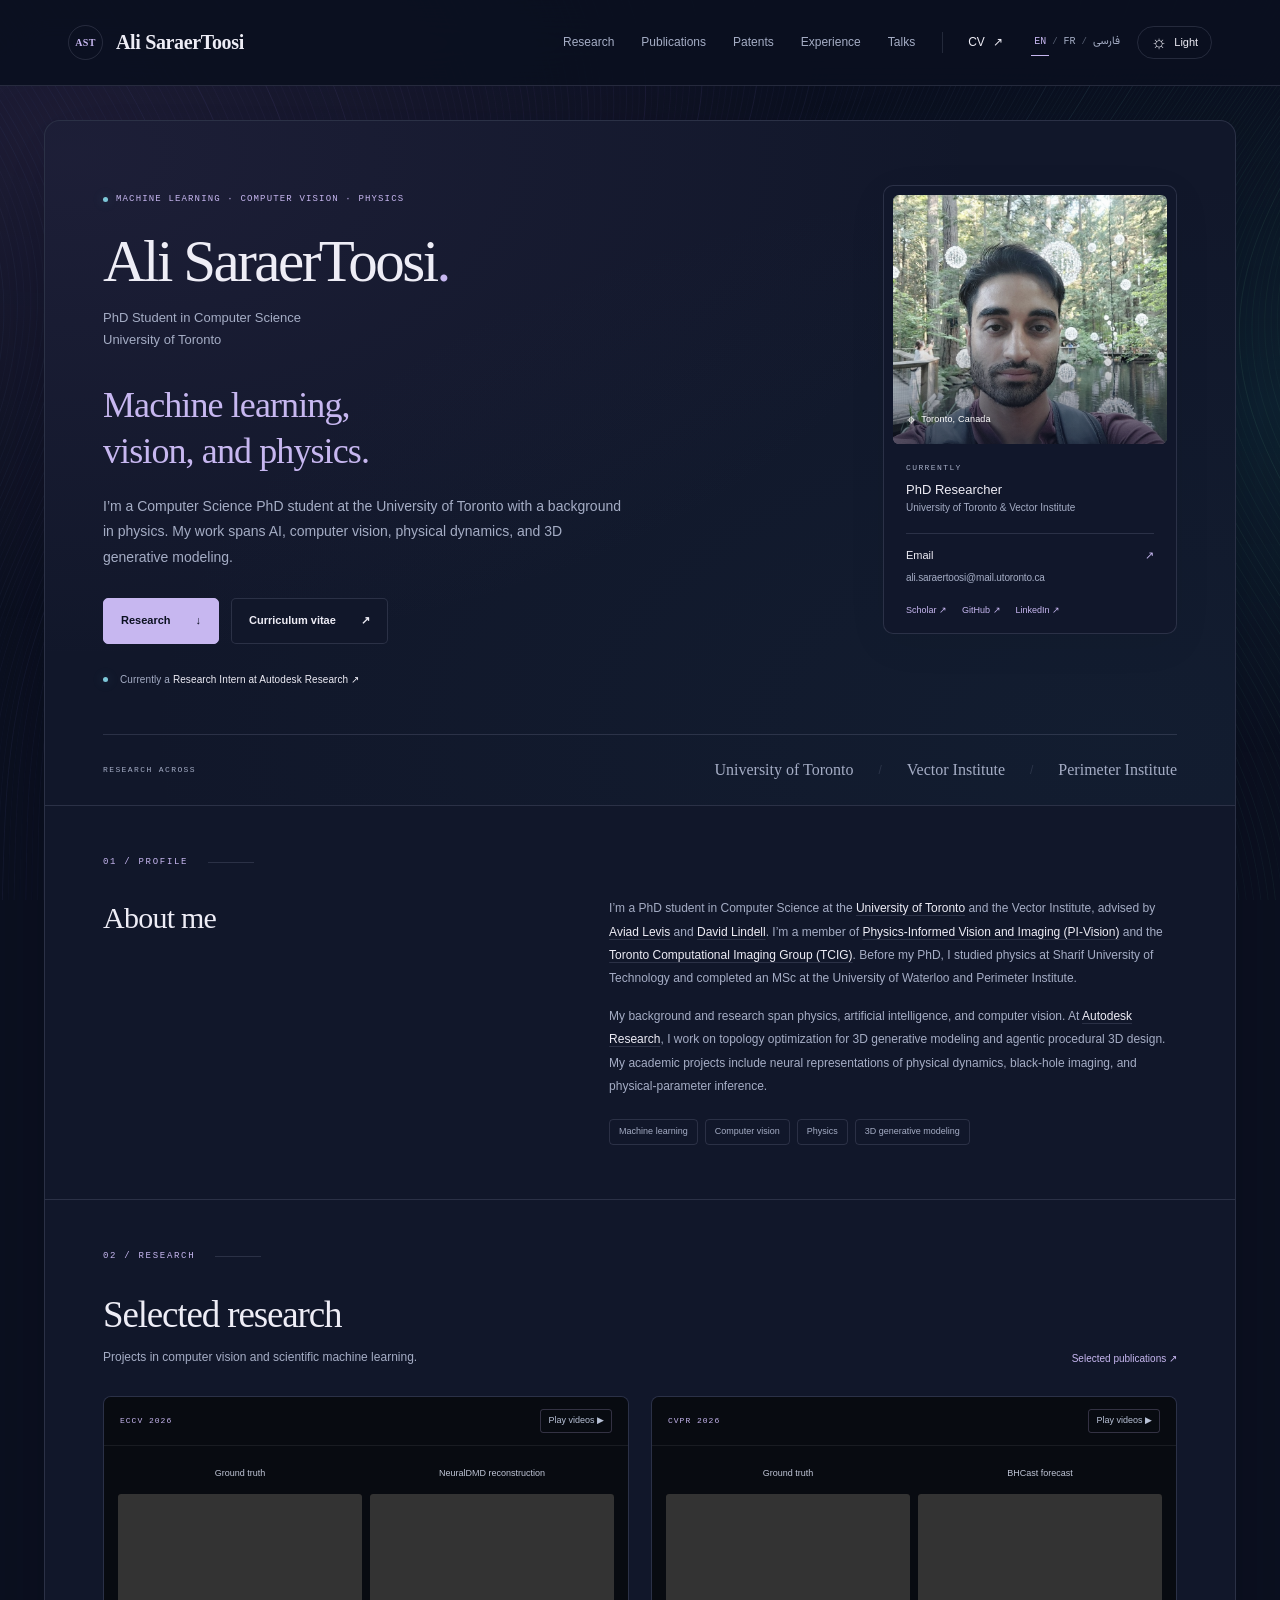
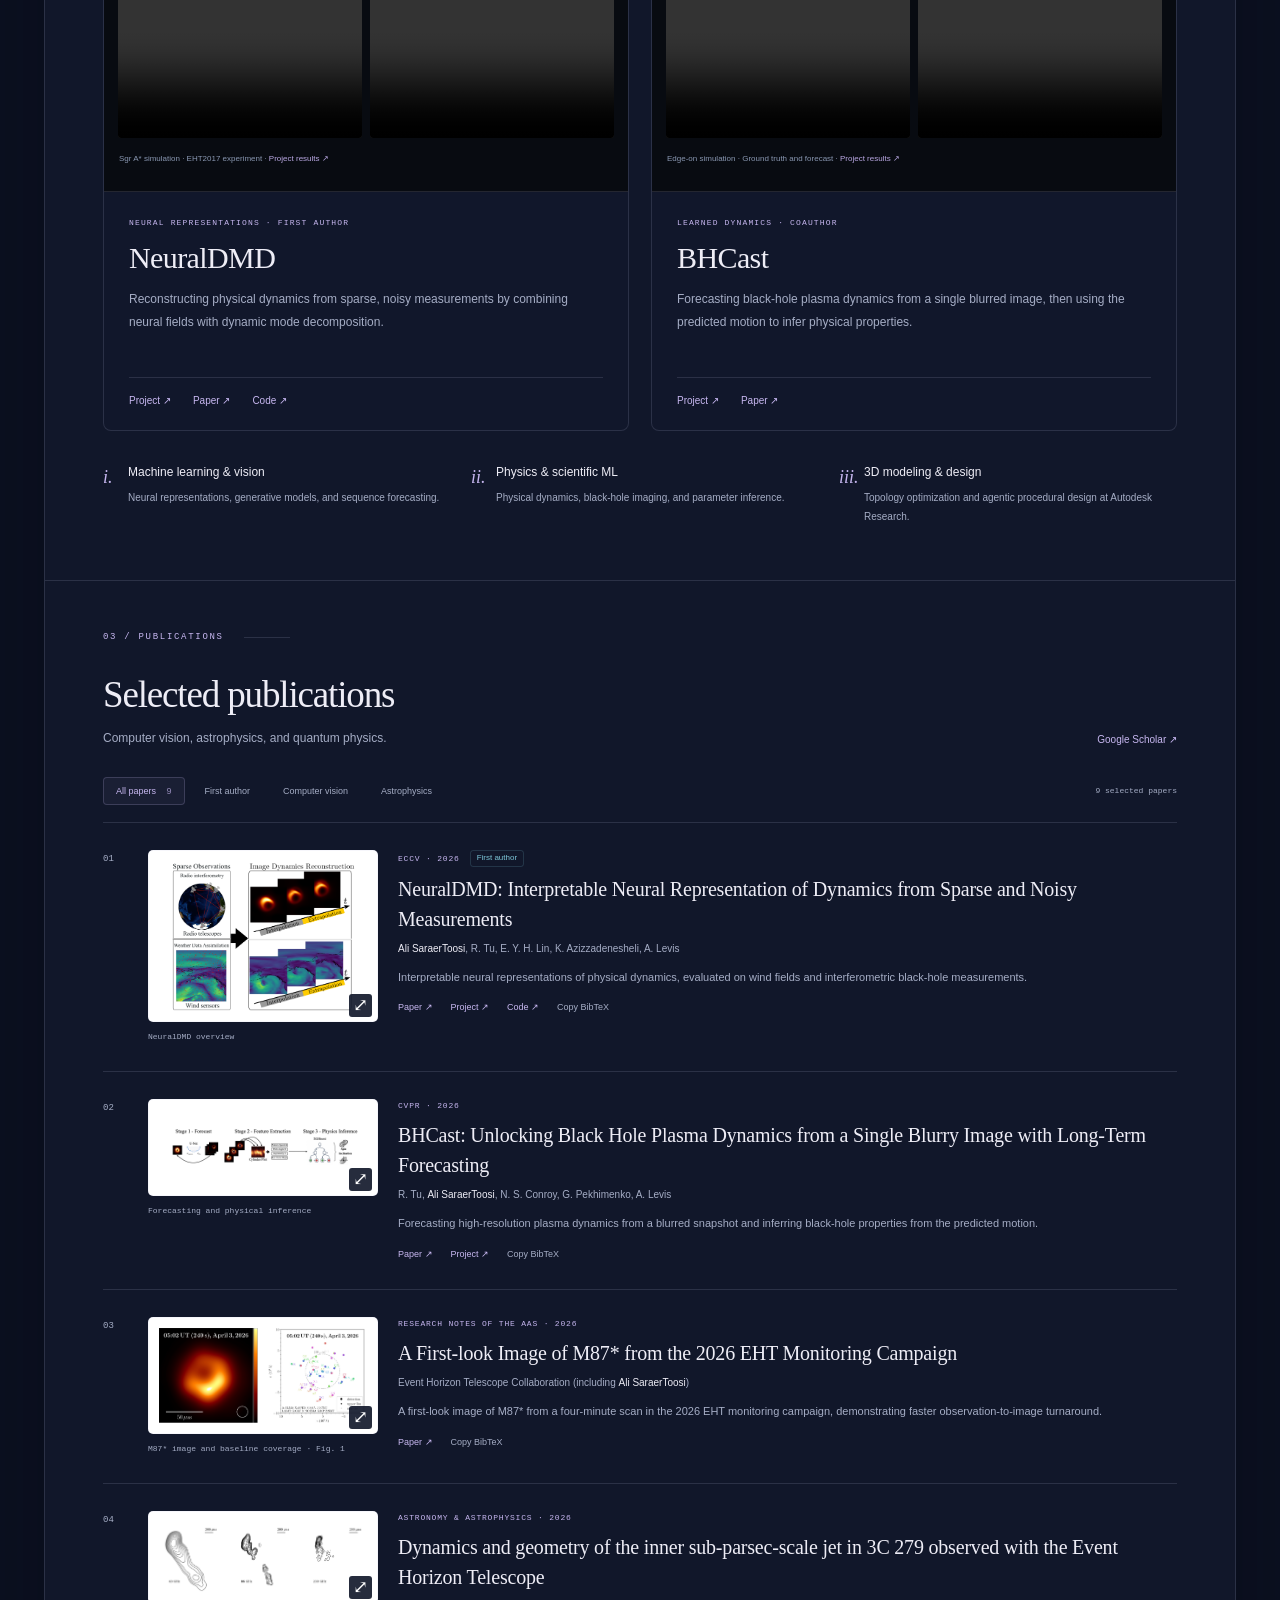
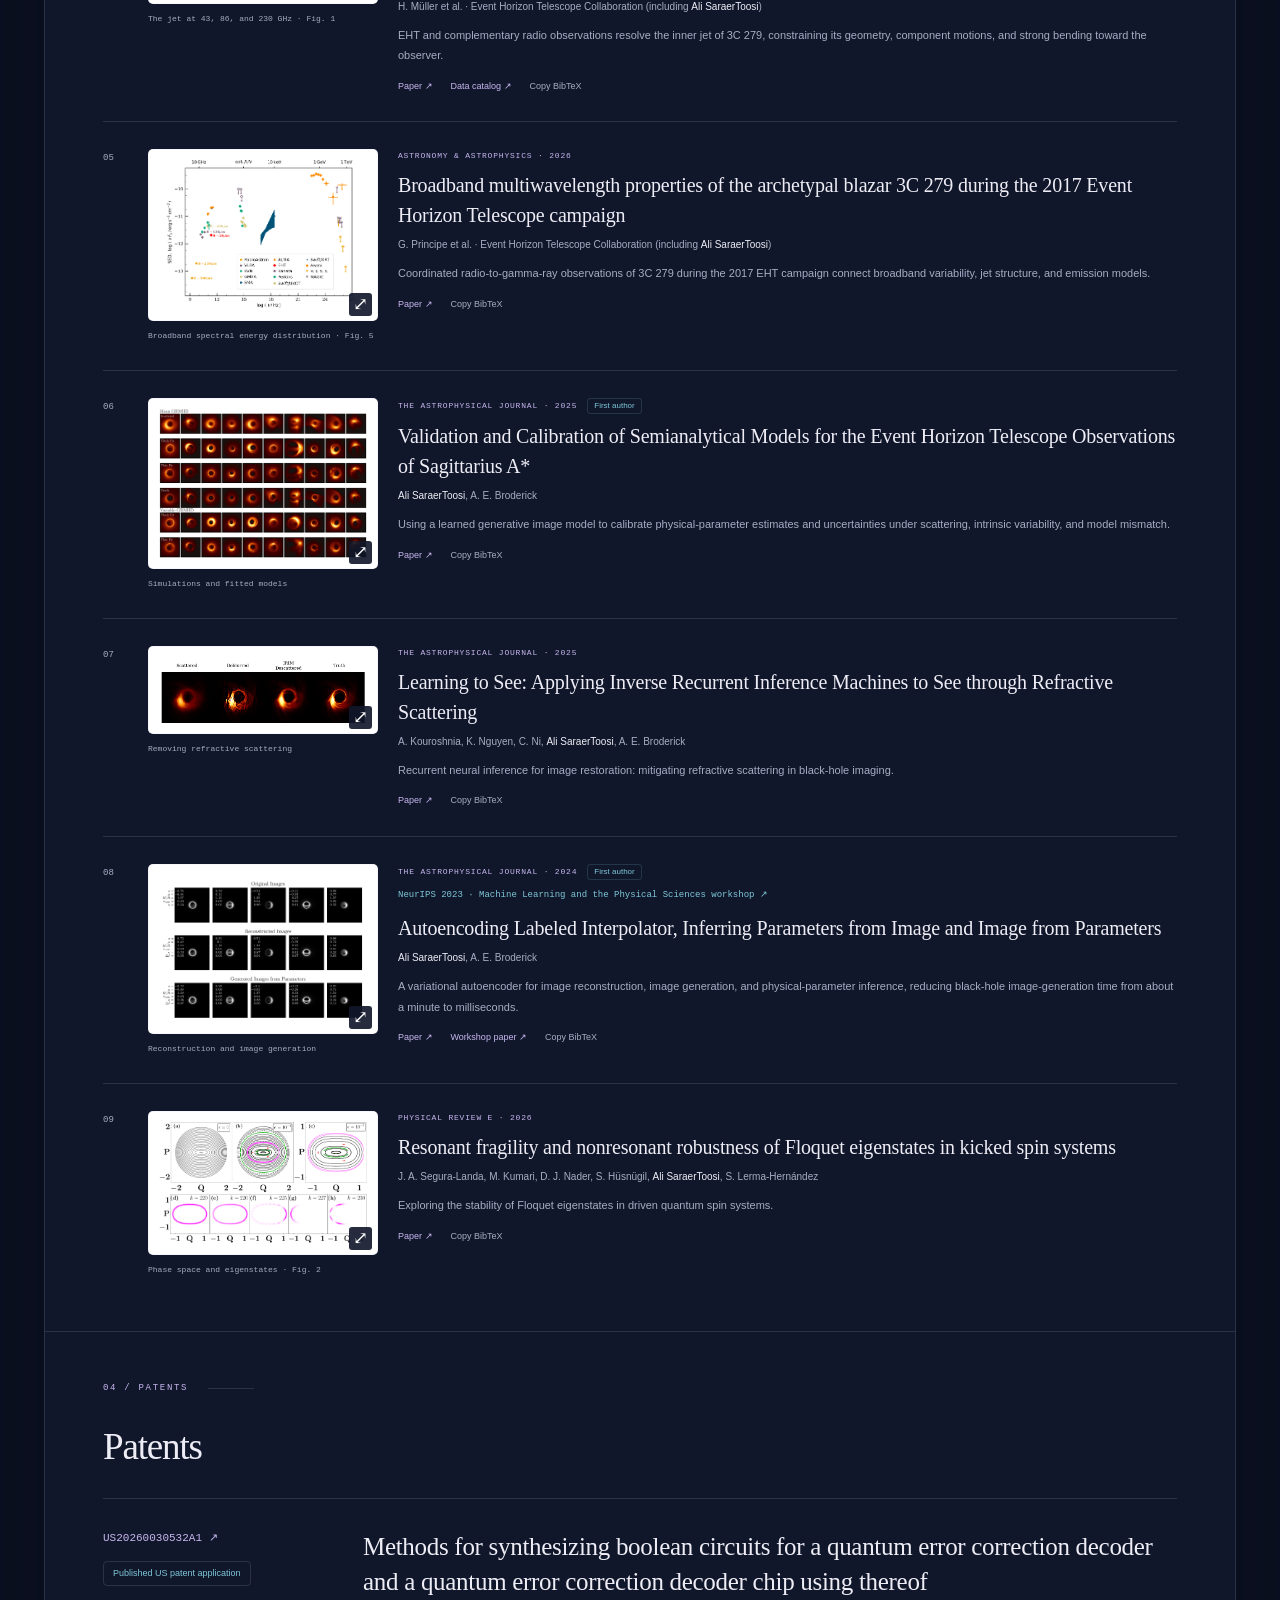
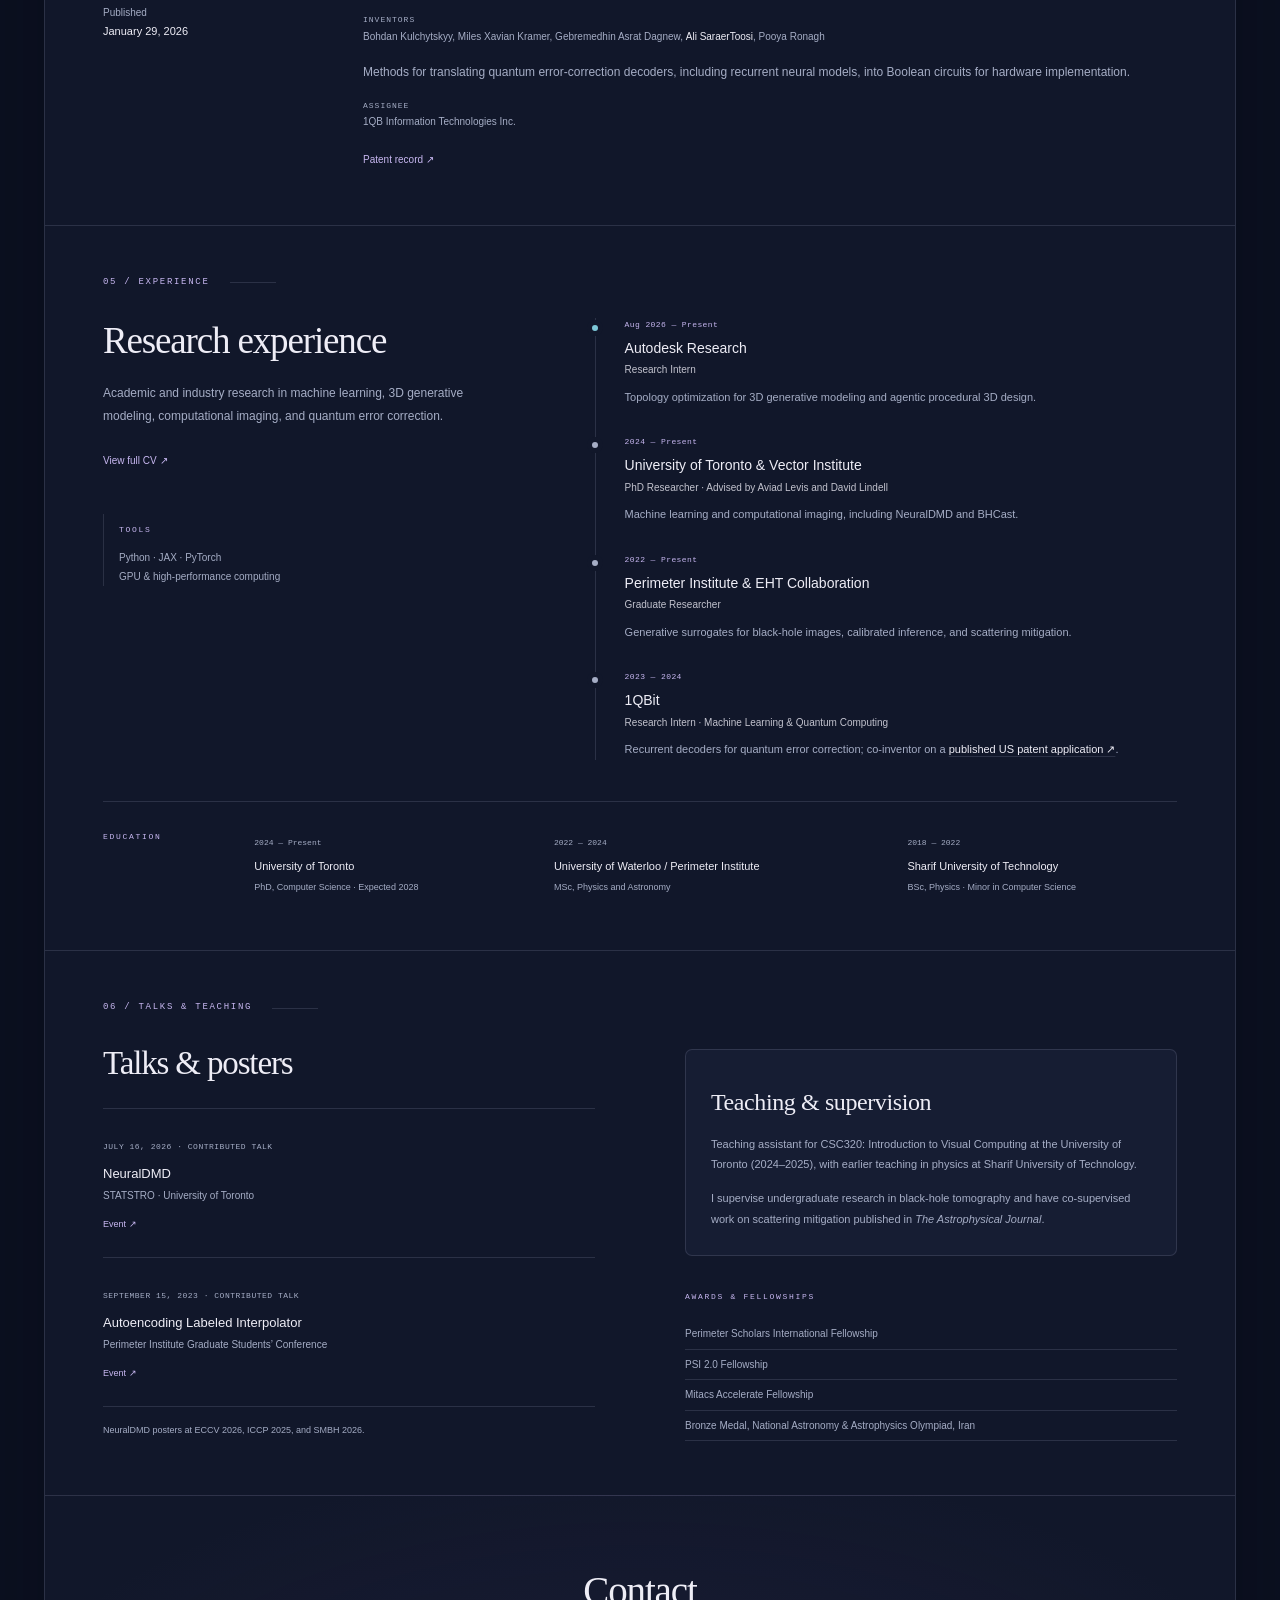
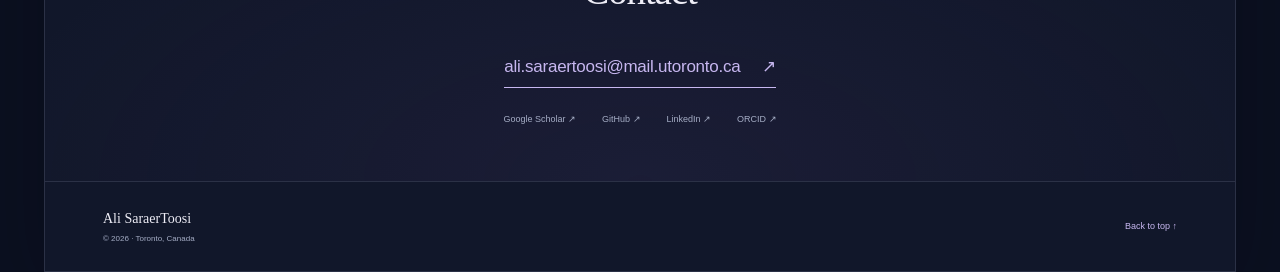
==== index.html @ f3472988 "Add personal academic website Add English, French, and Persian versions with research projects, publ" ====
<!doctype html>
<html lang="en" data-theme="dark">
<head>
  <meta charset="utf-8">
  <meta name="viewport" content="width=device-width, initial-scale=1">
  <meta name="theme-color" content="#101427">
  <title>Ali SaraerToosi — Machine Learning, Computer Vision & Physics</title>
  <meta name="description" content="Ali SaraerToosi is a Computer Science PhD student at the University of Toronto with a background in physics and research in AI, computer vision, and 3D generative modeling.">
  <meta property="og:title" content="Ali SaraerToosi — Research">
  <meta property="og:description" content="Computer Science PhD student at the University of Toronto. Research in machine learning, computer vision, physics, and 3D generative modeling.">
  <meta property="og:type" content="website">
  <link rel="alternate" hreflang="en" href="index.html">
  <link rel="alternate" hreflang="fr" href="fr/index.html">
  <link rel="alternate" hreflang="fa" href="fa/index.html">
  <link rel="alternate" hreflang="x-default" href="index.html">
  <link rel="icon" href="assets/favicon.svg" type="image/svg+xml">
  <link rel="stylesheet" href="styles.css">
  <script>try{document.documentElement.dataset.theme=localStorage.getItem('ali-theme')||'dark'}catch(e){}</script>
  <script src="script.js" defer></script>
</head>
<body>
  <a class="skip-link" href="#main">Skip to content</a>
  <div class="ambient" aria-hidden="true"><canvas id="flow-field"></canvas></div>
  <header class="site-header">
    <div class="header-inner">
      <a class="wordmark" href="#home" aria-label="Ali SaraerToosi, home"><span class="monogram" aria-hidden="true">AST</span><span>Ali SaraerToosi</span></a>
      <button class="menu-toggle" type="button" aria-label="Navigation menu" aria-expanded="false" aria-controls="navigation"><span class="menu-label">Menu</span> <span aria-hidden="true">☰</span></button>
      <nav id="navigation" aria-label="Main navigation">
        <a href="#research">Research</a><a href="#publications">Publications</a><a href="#patents">Patents</a><a href="#experience">Experience</a><a href="#talks">Talks</a>
        <a class="nav-cv" href="assets/Ali_SaraerToosi_resume.pdf" target="_blank" rel="noopener">CV <span aria-hidden="true">↗</span></a>
      </nav>
      <div class="header-controls">
        <div class="language-switch" role="group" aria-label="Website language" dir="ltr"><a href="index.html" lang="en" hreflang="en" aria-label="English version" aria-current="page">EN</a><span aria-hidden="true">/</span><a href="fr/index.html" lang="fr" hreflang="fr" aria-label="Lire le site en français">FR</a><span aria-hidden="true">/</span><a href="fa/index.html" lang="fa" hreflang="fa" aria-label="مشاهدهٔ نسخهٔ فارسی">فارسی</a></div>
        <button class="theme-toggle" type="button" aria-label="Switch to light theme" title="Switch theme"><span class="theme-symbol" aria-hidden="true">☼</span><span class="theme-label">Light</span></button>
      </div>
    </div>
  </header>
  <main id="main" class="page-shell">
    <section class="hero" id="home" aria-labelledby="name">
      <div class="hero-copy">
        <p class="eyebrow"><span class="status-dot"></span> Machine learning · Computer vision · Physics</p>
        <h1 id="name">Ali SaraerToosi<span class="name-period">.</span></h1>
        <p class="position">PhD Student in Computer Science <span>University of Toronto</span></p>
        <h2 class="hero-statement">Machine learning,<br>vision, and physics.</h2>
        <p class="hero-description">I’m a Computer Science PhD student at the University of Toronto with a background in physics. My work spans AI, computer vision, physical dynamics, and 3D generative modeling.</p>
        <div class="hero-actions"><a class="button primary" href="#research">Research <span aria-hidden="true">↓</span></a><a class="button secondary" href="assets/Ali_SaraerToosi_resume.pdf" target="_blank" rel="noopener">Curriculum vitae <span aria-hidden="true">↗</span></a></div>
        <div class="hero-note"><span class="status-dot" aria-hidden="true"></span><p>Currently a <a href="#experience"><strong>Research Intern at Autodesk Research ↗</strong></a></p></div>
      </div>
      <aside class="profile-card" aria-label="Profile and contact">
        <div class="portrait-wrap"><img class="portrait" src="assets/headshot.jpg" alt="Ali SaraerToosi" width="800" height="800"><span class="portrait-location"><span aria-hidden="true">⌖</span> Toronto, Canada</span></div>
        <div class="profile-details"><p class="eyebrow">Currently</p><p class="profile-role">PhD Researcher <span>University of Toronto & Vector Institute</span></p><div class="profile-divider"></div><a class="email-link" href="mailto:ali.saraertoosi@mail.utoronto.ca">Email <span aria-hidden="true">↗</span><span class="email-address">ali.saraertoosi@mail.utoronto.ca</span></a><div class="profile-links"><a href="https://scholar.google.com/citations?user=lmCaJEsAAAAJ&hl=en" target="_blank" rel="noopener">Scholar ↗</a><a href="https://github.com/as2c" target="_blank" rel="noopener">GitHub ↗</a><a href="https://www.linkedin.com/in/ali-saraer/" target="_blank" rel="noopener">LinkedIn ↗</a></div></div>
      </aside>
      <div class="affiliations"><span class="eyebrow">Research across</span><a href="https://www.utoronto.ca/" target="_blank" rel="noopener">University of Toronto</a><span class="affiliation-separator">/</span><a href="https://vectorinstitute.ai/" target="_blank" rel="noopener">Vector Institute</a><span class="affiliation-separator">/</span><a href="https://perimeterinstitute.ca/people/ali-saraertoosi" target="_blank" rel="noopener">Perimeter Institute</a></div>
    </section>

    <section class="section about-section" id="about" aria-labelledby="about-title">
      <div class="section-label"><span>01 / Profile</span><span class="label-line"></span></div>
      <div class="about-layout"><h2 id="about-title">About me</h2><div class="about-copy"><p>I’m a PhD student in Computer Science at the <a href="https://www.utoronto.ca/" target="_blank" rel="noopener">University of Toronto</a> and the Vector Institute, advised by <a href="https://www.aviadlevis.info/" target="_blank" rel="noopener">Aviad Levis</a> and <a href="https://davidlindell.com/" target="_blank" rel="noopener">David Lindell</a>. I’m a member of <a href="https://pi-vision.github.io/people/#ali" target="_blank" rel="noopener">Physics-Informed Vision and Imaging (PI-Vision)</a> and the <a href="https://tcig.ca/people#:~:text=Ali%20SaraerToosi" target="_blank" rel="noopener">Toronto Computational Imaging Group (TCIG)</a>. Before my PhD, I studied physics at Sharif University of Technology and completed an MSc at the University of Waterloo and Perimeter Institute.</p><p>My background and research span physics, artificial intelligence, and computer vision. At <a href="#experience">Autodesk Research</a>, I work on topology optimization for 3D generative modeling and agentic procedural 3D design. My academic projects include neural representations of physical dynamics, black-hole imaging, and physical-parameter inference.</p><div class="tags"><span>Machine learning</span><span>Computer vision</span><span>Physics</span><span>3D generative modeling</span></div></div></div>
    </section>

    <section class="section research-section" id="research" aria-labelledby="research-title">
      <div class="section-label"><span>02 / Research</span><span class="label-line"></span></div>
      <div class="section-heading"><div><h2 id="research-title">Selected research</h2><p>Projects in computer vision and scientific machine learning.</p></div><a class="text-link" href="#publications">Selected publications <span aria-hidden="true">↗</span></a></div>
      <div class="featured-grid">
        <article class="feature-card">
          <figure class="project-media" data-project="NeuralDMD" aria-label="NeuralDMD research results">
            <div class="media-bar"><span>ECCV 2026</span><button class="media-toggle" type="button" aria-label="Pause NeuralDMD videos">Pause videos Ⅱ</button></div>
            <div class="media-comparison">
              <div class="media-panel"><span>Ground truth</span><video muted autoplay loop playsinline controls preload="metadata" aria-label="NeuralDMD experiment: simulated ground-truth black-hole dynamics"><source src="assets/neuraldmd-ground-truth.mp4" type="video/mp4">View the video on the <a href="https://neuraldmd.vercel.app/">NeuralDMD project page</a>.</video></div>
              <div class="media-panel"><span>NeuralDMD reconstruction</span><video muted autoplay loop playsinline controls preload="metadata" aria-label="NeuralDMD reconstruction of simulated black-hole dynamics"><source src="assets/neuraldmd-reconstruction.mp4" type="video/mp4">View the video on the <a href="https://neuraldmd.vercel.app/">NeuralDMD project page</a>.</video></div>
            </div>
            <figcaption>Sgr A* simulation · EHT2017 experiment · <a href="https://neuraldmd.vercel.app/" target="_blank" rel="noopener">Project results ↗</a></figcaption>
          </figure>
          <div class="feature-body"><p class="eyebrow">Neural representations · First author</p><h3>NeuralDMD</h3><p>Reconstructing physical dynamics from sparse, noisy measurements by combining neural fields with dynamic mode decomposition.</p><div class="card-links"><a href="https://neuraldmd.vercel.app/" target="_blank" rel="noopener">Project <span aria-hidden="true">↗</span></a><a href="https://doi.org/10.1007/978-3-032-37447-9_1" target="_blank" rel="noopener">Paper ↗</a><a href="https://github.com/as2c/NeuralDMD" target="_blank" rel="noopener">Code ↗</a></div></div>
        </article>
        <article class="feature-card">
          <figure class="project-media" data-project="BHCast" aria-label="BHCast research results">
            <div class="media-bar"><span>CVPR 2026</span><button class="media-toggle" type="button" aria-label="Pause BHCast videos">Pause videos Ⅱ</button></div>
            <div class="media-comparison">
              <div class="media-panel"><span>Ground truth</span><video muted autoplay loop playsinline controls preload="metadata" aria-label="BHCast experiment: simulated ground-truth black-hole plasma dynamics"><source src="assets/bhcast-ground-truth.mp4" type="video/mp4">View the video on the <a href="https://bhcast.cs.toronto.edu/">BHCast project page</a>.</video></div>
              <div class="media-panel"><span>BHCast forecast</span><video muted autoplay loop playsinline controls preload="metadata" aria-label="BHCast forecast of simulated black-hole plasma dynamics"><source src="assets/bhcast-forecast.mp4" type="video/mp4">View the video on the <a href="https://bhcast.cs.toronto.edu/">BHCast project page</a>.</video></div>
            </div>
            <figcaption>Edge-on simulation · Ground truth and forecast · <a href="https://bhcast.cs.toronto.edu/" target="_blank" rel="noopener">Project results ↗</a></figcaption>
          </figure>
          <div class="feature-body"><p class="eyebrow">Learned dynamics · Coauthor</p><h3>BHCast</h3><p>Forecasting black-hole plasma dynamics from a single blurred image, then using the predicted motion to infer physical properties.</p><div class="card-links"><a href="https://bhcast.cs.toronto.edu/" target="_blank" rel="noopener">Project <span aria-hidden="true">↗</span></a><a href="https://arxiv.org/abs/2603.26777" target="_blank" rel="noopener">Paper ↗</a></div></div>
        </article>
      </div>
      <div class="research-directions"><article><span class="direction-number">i.</span><h3>Machine learning & vision</h3><p>Neural representations, generative models, and sequence forecasting.</p></article><article><span class="direction-number">ii.</span><h3>Physics & scientific ML</h3><p>Physical dynamics, black-hole imaging, and parameter inference.</p></article><article><span class="direction-number">iii.</span><h3>3D modeling & design</h3><p>Topology optimization and agentic procedural design at Autodesk Research.</p></article></div>
    </section>

    <section class="section publications-section" id="publications" aria-labelledby="publications-title">
      <div class="section-label"><span>03 / Publications</span><span class="label-line"></span></div>
      <div class="section-heading"><div><h2 id="publications-title">Selected publications</h2><p>Computer vision, astrophysics, and quantum physics.</p></div><a class="text-link" href="https://scholar.google.com/citations?user=lmCaJEsAAAAJ&hl=en" target="_blank" rel="noopener">Google Scholar ↗</a></div>
      <div class="publication-controls"><div class="filters" role="group" aria-label="Filter publications"><button type="button" class="filter active" data-filter="all" aria-pressed="true">All papers <span>9</span></button><button type="button" class="filter" data-filter="first" aria-pressed="false">First author</button><button type="button" class="filter" data-filter="vision" aria-pressed="false">Computer vision</button><button type="button" class="filter" data-filter="astro" aria-pressed="false">Astrophysics</button></div><span id="publication-count" class="publication-count" aria-live="polite">9 selected papers</span></div>
      <div id="publication-list" class="publication-list"></div>
      <noscript><p>View the selected papers and complete publication list on <a href="https://scholar.google.com/citations?user=lmCaJEsAAAAJ&hl=en">Google Scholar</a>.</p></noscript>
    </section>

    <section class="section patents-section" id="patents" aria-labelledby="patents-title">
      <div class="section-label"><span>04 / Patents</span><span class="label-line"></span></div>
      <div class="section-heading"><h2 id="patents-title">Patents</h2></div>
      <div id="patent-list" class="patent-list"></div>
      <noscript><p><a href="https://patents.google.com/patent/US20260030532A1/en" target="_blank" rel="noopener">US20260030532A1 · Published US patent application ↗</a></p></noscript>
    </section>

    <section class="section" id="experience" aria-labelledby="experience-title">
      <div class="section-label"><span>05 / Experience</span><span class="label-line"></span></div>
      <div class="experience-layout"><div class="experience-intro"><h2 id="experience-title">Research experience</h2><p>Academic and industry research in machine learning, 3D generative modeling, computational imaging, and quantum error correction.</p><a class="text-link" href="assets/Ali_SaraerToosi_resume.pdf" target="_blank" rel="noopener">View full CV ↗</a><div class="skills-note"><span class="eyebrow">Tools</span><p>Python · JAX · PyTorch<br>GPU & high-performance computing</p></div></div><div class="timeline"><article><span class="timeline-dot"></span><p class="timeline-date">Aug 2026 — Present</p><h3>Autodesk Research</h3><p class="timeline-role">Research Intern</p><p>Topology optimization for 3D generative modeling and agentic procedural 3D design.</p></article><article><span class="timeline-dot"></span><p class="timeline-date">2024 — Present</p><h3>University of Toronto & Vector Institute</h3><p class="timeline-role">PhD Researcher · Advised by Aviad Levis and David Lindell</p><p>Machine learning and computational imaging, including NeuralDMD and BHCast.</p></article><article><span class="timeline-dot"></span><p class="timeline-date">2022 — Present</p><h3>Perimeter Institute & EHT Collaboration</h3><p class="timeline-role">Graduate Researcher</p><p>Generative surrogates for black-hole images, calibrated inference, and scattering mitigation.</p></article><article><span class="timeline-dot"></span><p class="timeline-date">2023 — 2024</p><h3>1QBit</h3><p class="timeline-role">Research Intern · Machine Learning & Quantum Computing</p><p>Recurrent decoders for quantum error correction; co-inventor on a <a href="#patents">published US patent application ↗</a>.</p></article></div></div>
      <div class="education"><p class="eyebrow">Education</p><div><span class="education-years">2024 — Present</span><h3>University of Toronto</h3><p>PhD, Computer Science · Expected 2028</p></div><div><span class="education-years">2022 — 2024</span><h3>University of Waterloo / Perimeter Institute</h3><p>MSc, Physics and Astronomy</p></div><div><span class="education-years">2018 — 2022</span><h3>Sharif University of Technology</h3><p>BSc, Physics · Minor in Computer Science</p></div></div>
    </section>

    <section class="section community-section" id="talks" aria-labelledby="talks-title">
      <div class="section-label"><span>06 / Talks & teaching</span><span class="label-line"></span></div>
      <div class="community-grid"><div><h2 id="talks-title">Talks & posters</h2><div class="talk-item"><span class="eyebrow">July 16, 2026 · Contributed talk</span><h3>NeuralDMD</h3><p>STATSTRO · University of Toronto</p><a class="text-link" href="https://statstro.com/" target="_blank" rel="noopener">Event ↗</a></div><div class="talk-item"><span class="eyebrow">September 15, 2023 · Contributed talk</span><h3>Autoencoding Labeled Interpolator</h3><p>Perimeter Institute Graduate Students’ Conference</p><a class="text-link" href="https://events.perimeterinstitute.ca/event/49/contributions/853/" target="_blank" rel="noopener">Event ↗</a></div><p class="poster-note">NeuralDMD posters at ECCV 2026, ICCP 2025, and SMBH 2026.</p></div><div class="community-aside"><article><h3>Teaching & supervision</h3><p>Teaching assistant for CSC320: Introduction to Visual Computing at the University of Toronto (2024–2025), with earlier teaching in physics at Sharif University of Technology.</p><p>I supervise undergraduate research in black-hole tomography and have co-supervised work on scattering mitigation published in <em>The Astrophysical Journal</em>.</p></article><article class="awards"><span class="eyebrow">Awards & fellowships</span><ul><li>Perimeter Scholars International Fellowship</li><li>PSI 2.0 Fellowship</li><li>Mitacs Accelerate Fellowship</li><li>Bronze Medal, National Astronomy & Astrophysics Olympiad, Iran</li></ul></article></div></div>
    </section>

    <section class="contact-section" id="contact" aria-labelledby="contact-title"><h2 id="contact-title">Contact</h2><a class="contact-email" href="mailto:ali.saraertoosi@mail.utoronto.ca">ali.saraertoosi@mail.utoronto.ca <span aria-hidden="true">↗</span></a><div class="contact-links"><a href="https://scholar.google.com/citations?user=lmCaJEsAAAAJ&hl=en" target="_blank" rel="noopener">Google Scholar ↗</a><a href="https://github.com/as2c" target="_blank" rel="noopener">GitHub ↗</a><a href="https://www.linkedin.com/in/ali-saraer/" target="_blank" rel="noopener">LinkedIn ↗</a><a href="https://orcid.org/0009-0003-4620-8448" target="_blank" rel="noopener">ORCID ↗</a></div></section>
    <footer><a class="footer-name" href="#home">Ali SaraerToosi<span>© 2026 · Toronto, Canada</span></a><a class="back-top" href="#home">Back to top ↑</a></footer>
  </main>
  <div class="toast" role="status" aria-live="polite"></div>
</body>
</html>
---- styles.css ----
@charset "UTF-8";
@font-face{font-family:Vazirmatn;src:url('assets/Vazirmatn-Variable.woff2') format('woff2');font-weight:100 900;font-style:normal;font-display:swap}
:root{--bg:#0b1020;--surface:#11172a;--surface2:#161d33;--text:#eeedf6;--muted:#a5adc5;--accent:#c7b7f0;--accent2:#7dc7d8;--line:rgba(191,192,224,.15);--header:rgba(11,16,32,.9);--card:#11172b;--shadow:0 20px 80px #03061238;--serif:Georgia,'Times New Roman',serif;--sans:Inter,-apple-system,BlinkMacSystemFont,'Segoe UI',sans-serif;--mono:'SFMono-Regular',Consolas,monospace}
[data-theme=light]{--bg:#eaeaf2;--surface:#faf9fc;--surface2:#f0eef7;--text:#202237;--muted:#61667d;--accent:#6e4a9e;--accent2:#27748e;--line:rgba(60,51,93,.16);--header:rgba(250,249,252,.93);--card:#fff;--shadow:0 20px 80px #3733560b}
*{box-sizing:border-box}html{scroll-behavior:auto;scroll-padding-top:102px}body{margin:0;background:var(--bg);color:var(--text);font-family:var(--sans);font-size:15px;line-height:1.75;-webkit-font-smoothing:antialiased}a{color:inherit;text-decoration:none}button{font:inherit;color:inherit;cursor:pointer}button,a{-webkit-tap-highlight-color:transparent}a,button{touch-action:manipulation}a:focus-visible,button:focus-visible,summary:focus-visible{outline:2px solid var(--accent2);outline-offset:5px}::selection{background:#a88bd7;color:#fff}h1,h2,h3,p{margin:0}h1,h2,h3{font-weight:400}h2{font-family:var(--serif);font-size:37px;line-height:1.26;letter-spacing:-1.15px}h3{line-height:1.4}p{color:var(--muted)}img{max-width:100%;display:block}button{border:0;background:none}.skip-link{position:fixed;left:20px;top:-100px;z-index:10;padding:12px 24px;background:var(--accent);color:var(--bg)}.skip-link:focus{top:12px}.ambient{position:fixed;inset:0;z-index:-1;background:radial-gradient(ellipse at 5% 15%,#4f3e6f48,transparent 45%),radial-gradient(ellipse at 100% 45%,#1a657036,transparent 50%)}#flow-field{width:100%;height:100%;opacity:.6}[data-theme=light] #flow-field{opacity:.18}.site-header{height:86px;background:var(--header);border-bottom:1px solid var(--line);backdrop-filter:blur(20px);position:sticky;top:0;z-index:5}.header-inner{max-width:1192px;margin:auto;padding:0 24px;height:100%;display:flex;align-items:center;gap:28px}.wordmark{display:flex;align-items:center;gap:13px;font-family:var(--serif);font-size:20px;font-weight:600;letter-spacing:-.35px;margin-right:auto;white-space:nowrap}.monogram{width:35px;height:35px;display:inline-flex;align-items:center;justify-content:center;border:1px solid var(--line);border-radius:50%;font-size:10px;font-style:normal;letter-spacing:.4px;position:relative;color:var(--accent)}nav{display:flex;align-items:center;gap:27px;font-size:12px;font-weight:500}nav>a{color:var(--muted);transition:color .2s}nav>a:hover,nav>a.current{color:var(--accent)}.nav-cv{color:var(--text);border-left:1px solid var(--line);padding-left:25px}.nav-cv span{margin-left:5px}.theme-toggle{display:flex;align-items:center;justify-content:center;gap:7px;border:1px solid var(--line);border-radius:22px;padding:6px 12px;min-width:75px;font-size:11px;line-height:1.8}.theme-toggle:hover{background:var(--surface2)}.theme-symbol{font-size:18px;line-height:1}.menu-toggle{display:none}.page-shell{max-width:1192px;margin:34px auto 0;background:var(--surface);border:1px solid var(--line);border-radius:16px 16px 0 0;overflow:hidden;box-shadow:var(--shadow)}.hero{padding:64px 58px 0;position:relative;display:grid;grid-template-columns:minmax(0,1fr) 294px;column-gap:58px;background:radial-gradient(ellipse at 2% 5%,#71539420,transparent 55%),radial-gradient(ellipse at 90% 90%,#22657a13,transparent 65%)}.hero-copy{padding-top:7px}.eyebrow{font-family:var(--mono);font-size:9px;font-weight:500;text-transform:uppercase;letter-spacing:1.7px;line-height:1.7;color:var(--accent)}.hero-copy>.eyebrow{display:flex;align-items:center;gap:8px;letter-spacing:1.15px;font-size:9px;white-space:nowrap}.status-dot{height:5px;width:5px;display:inline-block;background:var(--accent2);border-radius:50%;box-shadow:0 0 12px #7dc7d84a;flex-shrink:0}h1{font-family:var(--serif);font-size:59px;line-height:1.18;letter-spacing:-2.5px;margin:20px 0 10px;white-space:nowrap}.name-period{color:var(--accent)}.position{font-size:13px;line-height:1.7}.position>span{display:block;color:var(--muted)}.hero-statement{font-size:36px;line-height:1.27;color:var(--accent);letter-spacing:-.9px;margin:32px 0 19px}.hero-description{font-size:14px;line-height:1.85;max-width:520px;color:var(--muted)}.hero-actions{display:flex;gap:12px;margin-top:27px}.button{display:inline-flex;align-items:center;justify-content:space-between;gap:25px;padding:12px 17px;border-radius:5px;font-size:11px;font-weight:600;line-height:1.8;transition:transform .2s,background .2s}.button:hover{transform:translateY(-2px)}.primary{background:var(--accent);color:var(--bg);border:1px solid var(--accent)}.secondary{border:1px solid var(--line);color:var(--text);background:var(--surface)}.secondary:hover{background:var(--surface2)}.hero-note{display:flex;align-items:center;gap:12px;margin:27px 0 32px}.small-orbit{font-size:29px;line-height:1;color:var(--accent2);opacity:.7}.hero-note p{font-size:10px;letter-spacing:.1px}.hero-note strong{font-weight:500;color:var(--text)}.profile-card{background:var(--card);border:1px solid var(--line);border-radius:10px;padding:9px 9px 0;align-self:start;box-shadow:0 10px 40px #0000000f}.portrait-wrap{position:relative;overflow:hidden;border-radius:6px}.portrait{width:100%;height:auto;aspect-ratio:1.1;object-fit:cover;object-position:center 55%;filter:saturate(.64);transition:filter .4s}.portrait:hover{filter:saturate(1)}.portrait-wrap:after{content:'';position:absolute;inset:55% 0 0;background:linear-gradient(transparent,#080b1e95);pointer-events:none}.portrait-location{position:absolute;left:14px;bottom:11px;z-index:1;font-size:9px;color:#fff;letter-spacing:.2px;display:flex;gap:6px;align-items:center}.portrait-location span{font-size:15px}.profile-details{padding:17px 13px 14px}.profile-details>.eyebrow{font-size:8px;letter-spacing:1.4px;color:var(--muted)}.profile-role{color:var(--text);font-size:13px;font-weight:500;line-height:1.6;margin:5px 0 0}.profile-role>span{color:var(--muted);font-size:10px;font-weight:400;display:block}.profile-divider{border-top:1px solid var(--line);margin:17px 0 12px}.email-link{display:block;font-size:11px;font-weight:500;line-height:1.7}.email-link>span:first-child{float:right;color:var(--accent)}.email-address{display:block;color:var(--muted);font-size:10px;font-weight:400;letter-spacing:-.15px;margin-top:4px}.profile-links{display:flex;gap:15px;margin-top:17px;font-size:9px;color:var(--accent)}.profile-links a:hover{text-decoration:underline}.affiliations{grid-column:1/-1;display:flex;align-items:center;gap:25px;border-top:1px solid var(--line);padding:23px 0;margin-top:13px;line-height:1.5}.affiliations>.eyebrow{font-size:8px;color:var(--muted);letter-spacing:1.4px;margin-right:auto}.affiliations>a{font-family:var(--serif);color:var(--muted);font-size:16px}.affiliations>a:hover{color:var(--accent)}.affiliation-separator{font-size:12px;color:var(--line)}.section{padding:49px 58px 54px;border-top:1px solid var(--line);scroll-margin-top:0}.section-label{display:flex;align-items:center;gap:20px;margin-bottom:27px}.section-label>span:first-child{color:var(--accent);font-family:var(--mono);font-size:9px;text-transform:uppercase;letter-spacing:1.7px;white-space:nowrap}.label-line{height:1px;width:46px;background:var(--line)}.about-layout{display:grid;grid-template-columns:.93fr 1.2fr;gap:66px}.about-layout h2{font-size:30px;letter-spacing:-.75px;line-height:1.4}.about-copy{font-size:12px;line-height:1.95}.about-copy p+p{margin-top:14px}.about-copy a,.timeline a{color:var(--text);text-decoration:underline;text-decoration-color:var(--line);text-underline-offset:3px}.about-copy a:hover,.timeline a:hover{color:var(--accent)}.tags{display:flex;flex-wrap:wrap;gap:7px;margin-top:21px}.tags span{border:1px solid var(--line);padding:3px 9px;border-radius:4px;font-size:9px;color:var(--muted)}.section-heading{display:flex;align-items:flex-end;justify-content:space-between;gap:20px;margin-bottom:28px}.section-heading p{font-size:12px;margin-top:9px}.text-link{font-size:10px;font-weight:500;color:var(--accent);white-space:nowrap;display:inline-block;line-height:1.8}.text-link:hover{text-decoration:underline;text-underline-offset:4px}.featured-grid{display:grid;grid-template-columns:1fr 1fr;gap:22px}.feature-card{border:1px solid var(--line);border-radius:8px;overflow:hidden;background:var(--card);transition:transform .25s,border-color .25s}.feature-card:hover{transform:translateY(-3px);border-color:#a69ac550}.feature-body{padding:24px 25px 20px}.feature-body>.eyebrow{font-size:8px;letter-spacing:1.15px}.feature-body h3{font-family:var(--serif);font-size:30px;letter-spacing:-.6px;margin:8px 0 9px}.feature-body>p:not(.eyebrow){font-size:12px;line-height:1.9;min-height:68px}.card-links{display:flex;gap:22px;margin-top:21px;padding-top:14px;border-top:1px solid var(--line);font-size:10px;color:var(--accent)}.card-links>a:hover{color:var(--text)}.art-note{font-size:8px;text-align:right;color:var(--muted);margin-top:9px;opacity:.75}.research-directions{display:grid;grid-template-columns:1fr 1fr 1fr;gap:30px;margin-top:33px}.research-directions article{position:relative;padding-left:25px}.direction-number{position:absolute;top:-2px;left:0;font-family:var(--serif);font-size:18px;font-style:italic;color:var(--accent)}.research-directions h3{font-size:12px;font-weight:500;margin-bottom:7px}.research-directions p{font-size:10px;line-height:1.9}.publication-controls{display:flex;justify-content:space-between;align-items:center;border-bottom:1px solid var(--line);padding-bottom:17px;gap:12px}.filters{display:flex;gap:7px;flex-wrap:wrap}.filter{font-size:9px;padding:6px 12px;border-radius:4px;border:1px solid transparent;color:var(--muted);line-height:1.6}.filter:hover{color:var(--text);background:var(--surface2)}.filter.active{border:1px solid #c7b7f033;background:#c7b7f00d;color:var(--accent)}.filter span{margin-left:8px;opacity:.7}.publication-count{font-family:var(--mono);font-size:8px;color:var(--muted);white-space:nowrap}.publication{display:grid;grid-template-columns:25px minmax(0,1fr);gap:15px;padding:27px 0;border-bottom:1px solid var(--line)}.publication:last-child{border:0;padding-bottom:0}.pub-number{font-family:var(--mono);font-size:9px;line-height:1.5;color:var(--muted);padding-top:3px}.pub-top{display:flex;align-items:center;gap:10px;margin-bottom:7px}.pub-venue{font-family:var(--mono);font-size:8px;color:var(--accent);text-transform:uppercase;letter-spacing:.8px}.pub-badge{font-size:8px;color:var(--accent2);border:1px solid #7dc7d82b;border-radius:3px;padding:0 6px;line-height:1.8}.pub-title{font-family:var(--serif);font-size:20px;line-height:1.5;letter-spacing:-.2px;max-width:900px}.pub-title a:hover{color:var(--accent)}.pub-authors{font-size:10px;line-height:1.8;margin-top:6px}.pub-authors strong{color:var(--text);font-weight:500}.pub-summary{font-size:11px;margin-top:9px;line-height:1.85;max-width:850px}.pub-actions{display:flex;align-items:center;gap:18px;font-size:9px;margin-top:13px;color:var(--accent)}.pub-actions>a:hover{text-decoration:underline}.bib-button{font-size:9px;padding:0;color:var(--muted)}.bib-button:hover{color:var(--accent)}.publication[hidden]{display:none}.experience-layout{display:grid;grid-template-columns:.8fr 1.2fr;gap:95px}.experience-intro>p{font-size:12px;line-height:1.9;margin:18px 0}.skills-note{border-left:1px solid var(--line);padding-left:15px;margin-top:42px}.skills-note .eyebrow{font-size:8px}.skills-note p{font-size:10px;margin-top:8px;line-height:1.9}.timeline{border-left:1px solid var(--line);margin:0 0 0 5px;padding-left:29px}.timeline article{position:relative;padding-bottom:28px}.timeline article:last-child{padding-bottom:0}.timeline-dot{width:6px;height:6px;border-radius:50%;position:absolute;left:-33px;top:7px;background:var(--muted);box-shadow:0 0 0 5px var(--surface)}.timeline article:first-child .timeline-dot{background:var(--accent2)}.timeline-date{font-size:8px;font-family:var(--mono);letter-spacing:.4px;color:var(--accent)}.timeline h3{font-size:14px;font-weight:500;margin:7px 0 3px}.timeline-role{font-size:10px;color:var(--text);opacity:.8;margin-bottom:8px}.timeline article>p:last-child{font-size:11px;line-height:1.85}.education{border-top:1px solid var(--line);margin-top:41px;padding-top:25px;display:grid;grid-template-columns:.45fr 1fr 1.2fr 1fr;gap:30px}.education>.eyebrow{font-size:8px;padding-top:2px}.education-years{font-family:var(--mono);font-size:8px;color:var(--muted)}.education h3{font-size:11px;margin:6px 0 5px;font-weight:500}.education p{font-size:9px;line-height:1.9}.community-grid{display:grid;grid-template-columns:1fr 1fr;gap:90px}.community-grid h2{font-size:33px;margin-bottom:23px}.talk-item{padding:22px 0;border-top:1px solid var(--line)}.talk-item .eyebrow{font-size:8px;color:var(--muted);letter-spacing:.5px}.talk-item h3{font-size:13px;font-weight:500;margin-top:8px}.talk-item p{font-size:10px;margin:4px 0}.talk-item .text-link{font-size:9px;margin-top:5px}.poster-note{font-size:9px;line-height:1.9;padding-top:15px;border-top:1px solid var(--line)}.community-aside{padding-top:6px}.community-aside>article{padding:25px;background:var(--surface2);border:1px solid var(--line);border-radius:7px}.community-aside h3{font-family:var(--serif);font-size:24px;letter-spacing:-.4px;margin:11px 0 14px}.community-aside .eyebrow{font-size:8px}.community-aside p{font-size:11px;line-height:1.9}.community-aside p+p{margin-top:13px}.community-aside>.awards{background:none;border:0;padding:25px 0 0}.awards ul{list-style:none;margin:12px 0 0;padding:0}.awards li{font-size:10px;color:var(--muted);padding:6px 0;border-bottom:1px solid var(--line)}.contact-section{text-align:center;padding:56px 30px 53px;border-top:1px solid var(--line);background:radial-gradient(ellipse at 50% 100%,#6b4c951c,transparent 80%)}.contact-orbit{font-size:36px;color:var(--accent);line-height:1;margin-bottom:19px}.contact-section h2{font-size:39px;margin:14px 0 16px}.contact-section>p:not(.eyebrow){font-size:11px}.contact-email{display:inline-block;margin:20px 0 24px;font-size:17px;color:var(--accent);border-bottom:1px solid var(--accent);padding-bottom:6px;letter-spacing:-.25px}.contact-email>span{margin-left:17px}.contact-email:hover{color:var(--text)}.contact-links{display:flex;justify-content:center;gap:26px;color:var(--muted);font-size:9px}.contact-links>a:hover{color:var(--accent)}footer{border-top:1px solid var(--line);padding:26px 58px;display:flex;align-items:center;justify-content:space-between;gap:20px}.footer-name{font-family:var(--serif);font-size:14px;line-height:1.5}.footer-name>span{display:block;font-family:var(--sans);font-size:8px;color:var(--muted);margin-top:4px}.footer-note{font-family:var(--serif);font-size:12px;font-style:italic;color:var(--muted)}.back-top{font-size:9px;color:var(--accent)}.toast{position:fixed;bottom:24px;left:50%;transform:translate(-50%,20px);padding:10px 20px;border:1px solid var(--line);border-radius:6px;background:var(--surface2);color:var(--text);box-shadow:var(--shadow);font-size:12px;z-index:20;opacity:0;pointer-events:none;transition:opacity .2s,transform .2s;max-width:90vw}.toast.visible{opacity:1;transform:translate(-50%,0)}

.project-media{margin:0;background:#080b11;border-bottom:1px solid var(--line);color:#d5d9e6}
.media-bar{padding:12px 16px;display:flex;justify-content:space-between;align-items:center;gap:12px;border-bottom:1px solid #ffffff12;font-family:var(--mono);font-size:8px;letter-spacing:1px;color:#c7b7f0}
.media-toggle{padding:4px 7px;border:1px solid #c7b7f039;border-radius:3px;color:#b8c1d6;font-family:var(--sans);font-size:9px;line-height:1.5;letter-spacing:0;white-space:nowrap}
.media-toggle:hover{color:#fff;background:#c7b7f014}
.media-comparison{display:grid;grid-template-columns:minmax(0,1fr) minmax(0,1fr);gap:8px;padding:14px 14px 5px}
.media-panel{min-width:0;text-align:center}
.media-panel>span{display:block;font-size:9px;color:#c0c6d7;margin-bottom:7px;line-height:1.5}
.media-panel video{display:block;width:100%;height:auto;aspect-ratio:1;object-fit:contain;background:#000;border-radius:3px}
.project-media figcaption{font-size:8px;color:#8997b1;line-height:1.7;padding:9px 15px 14px;min-height:48px}
.project-media figcaption>a{color:#bba9e5;white-space:nowrap}
.project-media figcaption>a:hover{text-decoration:underline}
.hero-note a:hover{text-decoration:underline;text-underline-offset:4px}
@media(max-width:980px) and (min-width:561px){.media-bar{padding:10px;letter-spacing:.5px}.media-comparison{padding:10px 8px 3px;gap:5px}.media-panel>span{font-size:8px}.media-toggle{font-size:8px}.project-media figcaption{font-size:7px;padding:8px 10px 12px}}
@media(max-width:560px){.media-bar{padding:11px 14px}.media-panel>span{font-size:8px}.media-comparison{padding:12px 10px 3px}.project-media figcaption{font-size:7px;padding:9px 12px 12px}.monogram{font-size:9px}}
@media(min-width:1550px){.page-shell{margin-top:44px}.hero{padding-top:72px}.hero-statement{margin-top:39px}.hero-note{margin-bottom:43px}}
@media(max-width:1200px){.page-shell{margin:26px 28px 0}.hero{padding:48px 40px 0;column-gap:38px;grid-template-columns:minmax(0,1fr) 270px}h1{font-size:51px}.hero-statement{font-size:32px}.section{padding:42px 40px 48px}.hero-copy>.eyebrow{font-size:8px;letter-spacing:.9px}.header-inner{padding:0 40px}.experience-layout{gap:65px}.about-layout{gap:42px}.community-grid{gap:60px}.affiliations{gap:18px}.affiliations>a{font-size:14px}footer{padding:25px 40px}}
@media(max-width:980px){.header-inner{gap:20px;padding:0 28px}.wordmark{font-size:18px}nav{gap:18px;font-size:11px}.nav-cv{padding-left:16px}.hero{grid-template-columns:minmax(0,1fr) 238px;column-gap:28px;padding:38px 32px 0}h1{font-size:43px;letter-spacing:-1.7px}.hero-copy>.eyebrow{font-size:7px;letter-spacing:.5px}.hero-statement{font-size:29px;margin-top:25px}.hero-description{font-size:12px}.position{font-size:12px}.hero-actions{gap:8px}.button{font-size:10px;gap:14px;padding:10px 13px}.profile-details{padding:15px 9px}.email-address{font-size:9px}.profile-links{gap:13px;font-size:8px}.affiliations{gap:14px}.affiliations>a{font-size:12px}.affiliations>.eyebrow{font-size:7px}.section{padding:38px 32px 42px}h2{font-size:31px}.about-layout{grid-template-columns:.85fr 1.15fr;gap:32px}.about-layout h2{font-size:26px}.about-copy{font-size:11px}.feature-art{height:175px}.feature-body{padding:20px}.feature-body>p:not(.eyebrow){font-size:11px;min-height:80px}.research-directions{gap:20px}.research-directions h3{font-size:11px}.research-directions p{font-size:9px}.education{gap:20px;grid-template-columns:.35fr 1fr 1fr 1fr}.community-grid{gap:38px}.community-grid h2{font-size:29px}.pub-title{font-size:18px}}
@media(max-width:760px){html{scroll-padding-top:80px}.site-header{height:70px}.header-inner{padding:0 23px;gap:15px}.wordmark{font-size:18px;gap:10px}.monogram{width:30px;height:30px;font-size:9px}.theme-toggle{min-width:32px;width:32px;height:32px;padding:0}.theme-label{display:none}.menu-toggle{display:flex;align-items:center;gap:7px;font-size:10px;color:var(--muted);padding:10px 0;order:2}.theme-toggle{order:1}nav{display:none;position:absolute;top:69px;left:0;right:0;background:var(--surface);border-bottom:1px solid var(--line);padding:17px 25px;box-shadow:0 20px 25px #00000020;flex-wrap:wrap;gap:24px;font-size:12px}nav.open{display:flex}.nav-cv{margin-left:auto}.page-shell{margin:20px 17px 0;border-radius:11px 11px 0 0}.hero{padding:30px 26px 0;grid-template-columns:minmax(0,1fr) 210px;gap:25px}h1{font-size:36px;letter-spacing:-1.5px}.hero-copy>.eyebrow{font-size:6px;letter-spacing:.1px;gap:5px}.hero-statement{font-size:25px}.position{font-size:10px}.hero-description{font-size:11px}.hero-actions{flex-wrap:wrap;margin-top:22px;gap:10px}.button{font-size:9px}.hero-note{margin:20px 0}.hero-note p{font-size:8px}.small-orbit{font-size:24px}.profile-role{font-size:11px}.profile-role>span{font-size:9px}.profile-links{gap:11px}.affiliations{gap:12px;flex-wrap:wrap;padding:18px 0;margin-top:0}.affiliations>.eyebrow{width:100%;margin-bottom:1px}.affiliations>a{font-size:13px}.section{padding:33px 26px 38px}.section-label{margin-bottom:22px}.about-layout{grid-template-columns:1fr;gap:20px}.about-layout h2 br{display:none}.about-layout h2{font-size:28px;max-width:380px}.about-copy{font-size:12px}.section-heading{align-items:flex-start;flex-direction:column;gap:13px}h2{font-size:30px}.section-heading p{font-size:11px}.featured-grid{gap:15px}.feature-art{height:155px}.feature-body{padding:18px}.feature-body>.eyebrow{font-size:6px}.feature-body h3{font-size:26px}.feature-body>p:not(.eyebrow){font-size:10px;min-height:100px}.art-label{font-size:6px;left:15px}.venue-label{font-size:7px;left:14px}.card-links{font-size:9px;gap:14px}.research-directions{gap:20px}.research-directions article{padding-left:20px}.research-directions h3{font-size:10px}.research-directions p{font-size:9px}.publication-count{display:none}.filter{padding:6px 10px;font-size:8px}.publication{padding:23px 0;grid-template-columns:18px minmax(0,1fr);gap:10px}.pub-title{font-size:18px}.pub-summary{font-size:10px}.pub-authors{font-size:9px}.pub-badge,.pub-venue{font-size:7px}.experience-layout{grid-template-columns:.75fr 1.25fr;gap:30px}.experience-intro h2{font-size:27px}.experience-intro>p{font-size:11px}.timeline{padding-left:20px}.timeline-dot{left:-24px}.timeline h3{font-size:12px}.timeline-role{font-size:9px}.timeline article>p:last-child{font-size:10px}.education{grid-template-columns:1fr 1fr;gap:20px}.education>.eyebrow{grid-column:1/-1}.community-grid{grid-template-columns:1fr;gap:30px}.community-aside{padding-top:0}.community-grid h2{font-size:31px}.community-aside>article{padding:22px}.contact-section{padding:40px 24px}.contact-section h2{font-size:33px}.contact-email{font-size:15px}.contact-links{gap:20px}.contact-section>p:not(.eyebrow){font-size:10px}footer{padding:23px 26px}.footer-note{display:none}}
@media(max-width:560px){.hero{display:flex;flex-direction:column;gap:27px;padding:30px 23px 0}.hero-copy{padding:0}.hero-copy>.eyebrow{font-size:7px;letter-spacing:.5px;white-space:normal}.status-dot{width:4px;height:4px}h1{font-size:43px;margin:18px 0 10px;letter-spacing:-1.9px}.position{font-size:12px}.hero-statement{font-size:32px;margin:27px 0 16px}.hero-description{font-size:12px;line-height:1.95}.hero-actions{gap:10px;margin-top:23px;flex-wrap:nowrap}.button{font-size:10px;padding:11px 13px;gap:14px}.hero-note{margin:23px 0 0}.hero-note p{font-size:9px}.profile-card{width:100%;display:grid;grid-template-columns:100px minmax(0,1fr);padding:8px;gap:14px;border-radius:7px}.portrait-wrap{height:100%;min-height:166px}.portrait{height:100%;aspect-ratio:auto;object-position:48% center;object-fit:cover}.portrait-wrap:after{inset:0;background:#00000009}.portrait-location{display:none}.profile-details{padding:5px 0 6px;min-width:0}.profile-details>.eyebrow{font-size:7px}.profile-role{font-size:11px}.profile-role>span{font-size:8px;max-width:160px;line-height:1.7}.profile-divider{margin:10px 0 7px}.email-link{font-size:10px}.email-address{font-size:8px;overflow-wrap:anywhere;letter-spacing:-.2px}.profile-links{gap:11px;font-size:8px;margin-top:10px}.affiliations{width:100%;padding:0 0 20px;border-top:0;gap:9px;justify-content:space-between}.affiliations>.eyebrow{font-size:7px;letter-spacing:1.6px;margin-bottom:3px}.affiliations>a{font-size:10px;white-space:nowrap}.affiliation-separator{font-size:9px}.section{padding:31px 23px 35px}.section-label>span:first-child{font-size:8px;letter-spacing:1.4px}.section-label{margin-bottom:20px;gap:15px}.label-line{width:30px}h2{font-size:29px}.about-layout h2{font-size:27px}.about-copy{font-size:11px}.tags{gap:6px}.tags span{font-size:8px;padding:3px 7px}.section-heading{margin-bottom:22px}.section-heading p{font-size:10px}.featured-grid{grid-template-columns:1fr;gap:20px}.feature-art{height:180px}.feature-body{padding:22px}.feature-body>.eyebrow{font-size:7px;letter-spacing:1px}.feature-body>p:not(.eyebrow){font-size:11px;min-height:0;line-height:1.9}.feature-body h3{font-size:29px}.card-links{font-size:10px;gap:24px}.art-label{font-size:7px;left:19px}.venue-label{font-size:7px;left:18px}.art-note{font-size:7px;text-align:left}.research-directions{grid-template-columns:1fr;gap:20px;margin-top:26px}.research-directions article{padding-left:29px}.research-directions h3{font-size:12px;margin-bottom:4px}.research-directions p{font-size:10px}.direction-number{font-size:20px}.filters{gap:4px}.filter{font-size:8px;padding:6px 7px}.filter span{margin-left:4px}.publication-controls{padding-bottom:14px}.publication{grid-template-columns:15px minmax(0,1fr);gap:10px}.pub-top{flex-wrap:wrap;gap:6px}.pub-title{font-size:18px;line-height:1.45}.pub-summary{font-size:10px}.pub-authors{line-height:1.9}.pub-number{font-size:8px}.pub-actions{gap:17px}.experience-layout{grid-template-columns:1fr;gap:33px}.experience-intro h2{font-size:29px}.experience-intro h2 br{display:none}.experience-intro>p{margin:13px 0;max-width:320px}.skills-note{display:none}.timeline{margin-left:3px;padding-left:24px}.timeline-dot{left:-28px}.timeline h3{font-size:13px}.timeline-date{font-size:8px}.timeline-role{font-size:9px}.timeline article>p:last-child{font-size:10px}.education{grid-template-columns:1fr;gap:22px;margin-top:29px}.education-years{float:right;font-size:8px;padding-top:2px}.education h3{font-size:11px;margin-top:0;max-width:65%}.education p{font-size:10px}.community-grid h2{font-size:29px}.talk-item{padding:20px 0}.talk-item h3{font-size:12px}.community-aside h3{font-size:24px}.contact-section{padding:37px 20px}.contact-section h2{font-size:29px}.contact-section>p:not(.eyebrow){font-size:10px;max-width:270px;margin:auto}.contact-email{font-size:12px;letter-spacing:-.2px}.contact-email>span{margin-left:7px}.contact-links{gap:15px;font-size:8px}.contact-orbit{font-size:31px}footer{padding:23px}.footer-name{font-size:13px}.back-top{font-size:8px}}
@media(max-width:360px){.header-inner{padding:0 17px;gap:12px}.wordmark{font-size:16px}.page-shell{margin-left:10px;margin-right:10px}.hero,.section{padding-left:18px;padding-right:18px}h1{font-size:37px}.hero-statement{font-size:29px}.hero-actions{gap:8px}.button{font-size:9px;padding:11px;gap:9px}.profile-card{grid-template-columns:85px minmax(0,1fr);gap:10px}.affiliations>a{font-size:9px}.filter{font-size:7px}.contact-links{gap:12px}}
@media(prefers-reduced-motion:reduce){html{scroll-behavior:auto}*,*:before,*:after{animation:none!important;transition:none!important}}
.header-controls{display:flex;align-items:center;gap:14px;flex-shrink:0}
.language-switch{display:flex;align-items:center;gap:3px;font-family:var(--mono);font-size:10px;line-height:1.5;color:var(--muted)}
.language-switch a{display:inline-flex;align-items:center;justify-content:center;min-height:28px;padding:3px;border-bottom:1px solid transparent}
.language-switch a:hover{color:var(--text)}
.language-switch a[aria-current="page"]{color:var(--accent);border-bottom-color:var(--accent)}
.language-switch>span{font-size:9px;opacity:.5}
.media-panel>span{min-height:27px;display:flex;align-items:center;justify-content:center}
@media(max-width:980px){.header-inner{gap:18px}.header-controls{gap:10px}nav{gap:18px}}
@media(max-width:760px){.header-controls{order:1;gap:10px}.header-inner{gap:15px}.media-panel>span{min-height:24px}}
@media(max-width:560px){.header-inner{padding:0 18px;gap:12px}.wordmark{font-size:16px;gap:9px}.menu-toggle{width:24px;justify-content:center;font-size:16px}.menu-label{display:none}}
@media(max-width:400px){.header-inner{gap:10px}.wordmark{font-size:15px;gap:7px}.wordmark .monogram{width:27px;height:27px}.header-controls{gap:7px}.language-switch{font-size:9px;gap:2px}}
@media(max-width:360px){.wordmark>span:last-child{display:none}.wordmark .monogram{width:30px;height:30px}}
/* Publication figures retain every panel; larger versions open in a dialog. */
.publication{grid-template-columns:25px 230px minmax(0,1fr);gap:20px}
.pub-content{min-width:0}
.pub-figure{margin:0;min-width:0}
.pub-image-button{position:relative;display:block;width:100%;padding:10px;background:#fff;border:1px solid var(--line);border-radius:5px;transition:box-shadow .2s}
.pub-image-button:hover{box-shadow:0 0 0 2px var(--accent)}
.pub-image-button img{width:100%;height:auto;max-height:150px;object-fit:contain}
.zoom-hint{position:absolute;right:5px;bottom:4px;width:23px;height:23px;line-height:22px;border-radius:3px;background:#11172ae8;color:#fff;font-size:18px;text-align:center}
.pub-figure figcaption{margin-top:9px;font-family:var(--mono);font-size:8px;line-height:1.6;color:var(--muted)}
body.figure-open{overflow:hidden}
.figure-dialog{width:min(1040px,calc(100% - 48px));max-width:none;max-height:calc(100dvh - 48px);padding:24px;border:1px solid var(--line);border-radius:10px;background:var(--surface);color:var(--text);box-shadow:0 25px 100px #0008;overflow:auto}
.figure-dialog::backdrop{background:#050815c9;backdrop-filter:blur(5px)}
.figure-dialog-bar{display:flex;align-items:flex-start;gap:20px;margin-bottom:18px}
.figure-dialog h2{font-family:var(--sans);font-size:16px;font-weight:500;line-height:1.5;letter-spacing:0;flex:1}
.figure-close{flex:none;display:grid;place-items:center;width:32px;height:32px;border:1px solid var(--line);border-radius:50%;font-size:25px;line-height:1}
.figure-close:hover{background:var(--surface2)}
.figure-full{display:block;box-sizing:content-box;width:auto;height:auto;max-width:calc(100% - 24px);max-height:65dvh;object-fit:contain;padding:12px;margin:0 auto;background:white;border-radius:3px}
.figure-dialog-caption{display:flex;align-items:baseline;justify-content:space-between;gap:20px;margin-top:16px;font-size:11px;line-height:1.7}
.figure-dialog-caption a{color:var(--accent);white-space:nowrap;text-decoration:underline;text-underline-offset:3px}
@media(max-width:980px){.publication{grid-template-columns:18px 180px minmax(0,1fr);gap:15px}.pub-image-button img{max-height:130px}}
@media(max-width:760px){.publication{grid-template-columns:18px minmax(0,1fr);column-gap:12px;row-gap:14px}.pub-number{grid-column:1;grid-row:1}.pub-figure,.pub-content{grid-column:2}.pub-image-button img{max-height:220px}.pub-figure figcaption{margin-top:7px}.figure-dialog{width:calc(100% - 24px);max-height:calc(100dvh - 24px);padding:16px}.figure-dialog h2{font-size:13px}.figure-dialog-bar{gap:12px}.figure-dialog-caption{flex-direction:column;gap:7px}.figure-full{max-height:60dvh}}
@media(max-width:400px){.pub-image-button img{max-height:200px}}
@media print{.figure-dialog,.zoom-hint{display:none}.pub-image-button{border:0}.pub-image-button img{max-height:130px}.site-header,.ambient,.hero-actions,.profile-links,.filters,.pub-actions,.back-top,.toast,.contact-orbit{display:none}body{background:white;color:#222;font-size:11pt}.page-shell{border:0;margin:0;box-shadow:none;max-width:none}.hero,.section{padding:25px}.hero{grid-template-columns:1fr 220px}.hero-statement{font-size:24px}.profile-card{break-inside:avoid}.feature-card,.publication,.timeline article{break-inside:avoid}p{color:#444}.section{break-inside:auto}.feature-art{height:130px}.contact-section{padding:25px}.contact-email{color:#222}.publication[hidden]{display:grid}.profile-card,.community-aside>article{background:#f9f9f9}a{color:inherit}}

/* Patents use a separate list so new inventions can be added independently. */
.pub-version{font-family:var(--mono);font-size:9px;line-height:1.8;color:var(--accent2);margin:0 0 10px}
.pub-version a:hover{text-decoration:underline;text-underline-offset:3px}
.pub-actions{flex-wrap:wrap;row-gap:9px}
.patent-list{border-top:1px solid var(--line)}
.patent-entry{display:grid;grid-template-columns:220px minmax(0,1fr);gap:40px;padding:30px 0;border-bottom:1px solid var(--line)}
.patent-entry:last-child{border-bottom:0;padding-bottom:0}
.patent-meta{min-width:0}
.patent-number{display:block;font-family:var(--mono);font-size:11px;color:var(--accent);overflow-wrap:anywhere}
.patent-number:hover{text-decoration:underline;text-underline-offset:3px}
.patent-status{display:inline-block;margin-top:12px;padding:4px 9px;border:1px solid var(--line);border-radius:4px;font-size:9px;line-height:1.7;color:var(--accent2)}
.patent-date{margin-top:18px;font-size:10px;line-height:1.8}
.patent-date time{display:block;color:var(--text);font-size:11px}
.patent-content{min-width:0}
.patent-content h3{font-family:var(--serif);font-size:25px;line-height:1.4;letter-spacing:-.3px}
.patent-content h3 a:hover{color:var(--accent)}
.patent-inventors{margin-top:13px;font-size:10px;line-height:1.9}
.patent-inventors>span,.patent-assignee>span{display:block;font-family:var(--mono);font-size:8px;letter-spacing:1px;text-transform:uppercase;color:var(--muted)}
.patent-inventors strong{font-weight:500;color:var(--text)}
.patent-summary{font-size:12px;line-height:1.9;margin-top:15px}
.patent-assignee{font-size:10px;margin-top:15px}
.patent-record{display:inline-block;margin-top:20px}
@media(min-width:761px) and (max-width:1100px){.header-inner{gap:16px;padding-left:25px;padding-right:25px}nav{gap:15px;font-size:11px}.nav-cv{padding-left:14px}.header-controls{gap:9px}.theme-toggle{min-width:32px;width:32px;height:32px;padding:0}.theme-label{display:none}}
@media(min-width:761px) and (max-width:900px){nav{gap:10px;font-size:10px}.header-inner{gap:12px;padding-left:20px;padding-right:20px}.wordmark{font-size:17px;gap:8px}.nav-cv{padding-left:10px}}
@media(max-width:980px){.patent-entry{grid-template-columns:180px minmax(0,1fr);gap:26px}.patent-content h3{font-size:22px}.patent-summary{font-size:11px}}
@media(max-width:760px){.patent-entry{grid-template-columns:1fr;gap:23px;padding-top:24px}.patent-meta{display:grid;grid-template-columns:1fr auto;gap:10px 16px;align-items:start}.patent-status{grid-column:1;grid-row:2;justify-self:start;margin-top:0}.patent-date{grid-column:2;grid-row:1/3;margin-top:0;text-align:right}.patent-content h3{font-size:22px}.patent-summary{font-size:11px}.patent-record{margin-top:17px}.pub-version{font-size:8px}}
@media(max-width:400px){.patent-meta{grid-template-columns:1fr}.patent-date{grid-column:1;grid-row:3;text-align:left;margin-top:5px}.patent-number{font-size:10px}.patent-status{font-size:8px}.patent-content h3{font-size:21px}}
@media print{.patent-entry{break-inside:avoid;grid-template-columns:170px 1fr}.patent-record{display:none}}

/* Persian typography and reading direction. Research media is never mirrored. */
.language-switch{direction:ltr;unicode-bidi:isolate}
.language-switch a[lang=fa]{font-family:Vazirmatn,Tahoma,sans-serif;font-size:11px;letter-spacing:0}
.patent-inventors>p{font-size:inherit;line-height:inherit}
[lang=fa]{--sans:Vazirmatn,Tahoma,Arial,sans-serif;--serif:Vazirmatn,Tahoma,sans-serif;--mono:Vazirmatn,Tahoma,sans-serif}
[lang=fa] body{line-height:1.95}
[lang=fa] h1,[lang=fa] h2,[lang=fa] h3,[lang=fa] .eyebrow,[lang=fa] .section-label>span:first-child,[lang=fa] .wordmark,[lang=fa] .media-bar,[lang=fa] .pub-venue,[lang=fa] .patent-inventors>span,[lang=fa] .patent-assignee>span{letter-spacing:0;text-transform:none}
[lang=fa] h1{font-size:50px;font-weight:650;line-height:1.6}
[lang=fa] h2{font-size:33px;font-weight:550;line-height:1.7}
[lang=fa] .hero-statement{font-size:34px;font-weight:400;line-height:1.7}
[lang=fa] .hero-description{font-size:14px;line-height:2.1}
[lang=fa] .wordmark{margin-right:0;margin-left:auto;font-size:21px;font-weight:600}
[lang=fa] .header-controls{direction:ltr}
[lang=fa] nav{font-size:12px}
[lang=fa] .nav-cv{border-left:0;border-right:1px solid var(--line);padding-left:0;padding-right:25px}
[lang=fa] .nav-cv span{margin-left:0;margin-right:5px}
[lang=fa] .hero-copy>.eyebrow{font-size:10px;white-space:normal}
[lang=fa] .position{font-size:13px}
[lang=fa] .button{font-size:12px}
[lang=fa] .hero-note p{font-size:11px}
[lang=fa] .affiliations>.eyebrow{margin-right:0;margin-left:auto;font-size:10px}
[lang=fa] .affiliations>a{font-size:14px}
[lang=fa] .portrait-location{left:auto;right:14px;font-size:11px}
[lang=fa] .profile-details>.eyebrow{font-size:10px}
[lang=fa] .profile-role{font-size:14px}
[lang=fa] .profile-role>span{font-size:11px}
[lang=fa] .email-link{font-size:12px}
[lang=fa] .email-link>span:first-child{float:left}
[lang=fa] .email-address{font-family:Arial,sans-serif;font-size:11px;letter-spacing:0;text-align:right}
[lang=fa] .profile-links{font-size:11px}
[lang=fa] .section-label>span:first-child{font-size:11px}
[lang=fa] .about-layout h2{font-size:30px}
[lang=fa] .about-copy{font-size:13px;line-height:2.15}
[lang=fa] .tags span{font-size:11px}
[lang=fa] .section-heading p{font-size:12px;line-height:2}
[lang=fa] .text-link{font-size:11px}
[lang=fa] .feature-body h3{font-family:Georgia,'Times New Roman',serif;font-weight:400;line-height:1.4}
[lang=fa] .feature-body>.eyebrow{font-size:10px}
[lang=fa] .feature-body>p:not(.eyebrow){font-size:13px;line-height:2.1;min-height:0}
[lang=fa] .card-links{font-size:11px}
[lang=fa] .media-panel>span{direction:rtl;font-size:10px}
[lang=fa] .project-media figcaption{font-size:10px;line-height:1.9}
[lang=fa] .media-toggle{font-size:10px}
[lang=fa] .research-directions article{padding-left:0;padding-right:35px}
[lang=fa] .direction-number{left:auto;right:0;font-size:23px}
[lang=fa] .research-directions h3{font-size:13px;font-weight:500}
[lang=fa] .research-directions p{font-size:11px;line-height:2}
[lang=fa] .filter{font-size:10px}
[lang=fa] .filter span{margin-left:0;margin-right:6px}
[lang=fa] .publication-count{font-size:10px}
[lang=fa] .pub-title,[lang=fa] .patent-content h3,[lang=fa] .figure-dialog h2{font-family:Georgia,'Times New Roman',serif;text-align:left;font-weight:400;letter-spacing:0}
[lang=fa] .pub-title{font-size:22px;line-height:1.5}
[lang=fa] .pub-authors{font-family:Arial,sans-serif;text-align:left;font-size:11px;line-height:1.8}
[lang=fa] .pub-venue{font-size:9px}
[lang=fa] .pub-badge{font-size:9px}
[lang=fa] .pub-summary{font-size:12px;line-height:2.1}
[lang=fa] .pub-figure figcaption{font-size:10px;line-height:1.9}
[lang=fa] .pub-version{font-size:10px;line-height:1.9}
[lang=fa] .pub-actions{font-size:11px}
[lang=fa] .pub-top{flex-wrap:wrap}
[lang=fa] .pub-number{font-size:10px}
[lang=fa] .patent-number{font-family:Consolas,monospace;text-align:right;font-size:11px}
[lang=fa] .patent-status{font-size:10px}
[lang=fa] .patent-date{font-size:11px}
[lang=fa] .patent-date time{font-size:12px}
[lang=fa] .patent-content h3{font-size:25px;line-height:1.5}
[lang=fa] .patent-inventors{font-size:11px}
[lang=fa] .patent-inventors>p{font-family:Arial,sans-serif;text-align:left}
[lang=fa] .patent-inventors>span,[lang=fa] .patent-assignee>span{font-size:10px}
[lang=fa] .patent-summary{font-size:12px;line-height:2.1}
[lang=fa] .patent-assignee{font-size:11px}
[lang=fa] .experience-intro>p{font-size:13px;line-height:2.1}
[lang=fa] .timeline{border-left:0;border-right:1px solid var(--line);margin-left:0;margin-right:5px;padding-left:0;padding-right:29px}
[lang=fa] .timeline-dot{left:auto;right:-33px}
[lang=fa] .timeline-date{font-size:10px}
[lang=fa] .timeline-role{font-size:11px}
[lang=fa] .timeline h3{font-size:14px;font-weight:500}
[lang=fa] .timeline article>p:last-child{font-size:12px;line-height:2}
[lang=fa] .education h3{font-size:13px;line-height:1.9}
[lang=fa] .education p{font-size:12px}
[lang=fa] .education-years{font-size:10px}
[lang=fa] .talk-item h3{font-size:16px;line-height:1.7}
[lang=fa] .talk-item p,[lang=fa] .poster-note{font-size:12px;line-height:2}
[lang=fa] .community-aside h3{font-size:24px;line-height:1.8}
[lang=fa] .community-aside p,[lang=fa] .awards li{font-size:12px;line-height:2.1}
[lang=fa] .contact-email{font-family:Arial,sans-serif}
[lang=fa] .contact-links{font-size:11px}
[lang=fa] .footer-name{font-size:16px}
[lang=fa] .footer-name>span{font-size:10px}
[lang=fa] .back-top{font-size:11px}
[lang=fa] .figure-dialog h2{font-size:17px;line-height:1.5}
[lang=fa] .figure-dialog-caption{font-size:12px;line-height:2}
[lang=fa] .figure-dialog-caption bdi{font-family:Arial,sans-serif}
@media(max-width:1100px){[lang=fa] nav{font-size:11px}[lang=fa] .wordmark{font-size:18px}[lang=fa] .nav-cv{padding-right:14px}[lang=fa] h1{font-size:43px}[lang=fa] .hero-statement{font-size:31px}}
@media(max-width:900px) and (min-width:761px){[lang=fa] nav{font-size:10px}[lang=fa] .wordmark{font-size:17px}[lang=fa] .nav-cv{padding-right:10px}}
@media(max-width:760px){[lang=fa] .wordmark{font-size:18px}[lang=fa] nav{font-size:13px}[lang=fa] .nav-cv{margin-left:0;margin-right:auto;padding-right:18px}[lang=fa] .header-controls{order:1}[lang=fa] h1{font-size:34px}[lang=fa] .hero-statement{font-size:27px}[lang=fa] .hero-description{font-size:12px}[lang=fa] .hero-copy>.eyebrow{font-size:8px}[lang=fa] .button{font-size:11px}[lang=fa] .position{font-size:11px}[lang=fa] .hero-note p{font-size:10px}[lang=fa] .profile-role{font-size:12px}[lang=fa] .profile-role>span{font-size:10px}[lang=fa] .profile-links{font-size:9px}[lang=fa] .affiliations>.eyebrow{margin-left:0}[lang=fa] .about-copy{font-size:12px}[lang=fa] h2{font-size:28px}[lang=fa] .pub-title{font-size:19px}[lang=fa] .pub-summary{font-size:12px}[lang=fa] .pub-authors{font-size:10px}[lang=fa] .research-directions h3{font-size:12px}[lang=fa] .research-directions p{font-size:10px}[lang=fa] .timeline{padding-right:24px}[lang=fa] .timeline-dot{right:-28px}[lang=fa] .patent-content h3{font-size:22px}[lang=fa] .figure-dialog h2{font-size:14px}}
@media(max-width:560px){[lang=fa] h1{font-size:36px;margin-top:18px}[lang=fa] .hero-statement{font-size:29px}[lang=fa] .hero-description{font-size:13px}[lang=fa] .profile-details>.eyebrow{font-size:9px}[lang=fa] .email-address{font-size:9px}[lang=fa] .profile-links{font-size:9px;gap:10px}[lang=fa] .affiliations>a{font-size:11px}[lang=fa] .education-years{float:left}[lang=fa] .feature-body>p:not(.eyebrow){font-size:12px}[lang=fa] .feature-body>.eyebrow{font-size:9px}[lang=fa] .research-directions p{font-size:11px}[lang=fa] .media-panel>span{font-size:9px}[lang=fa] .project-media figcaption{font-size:9px}[lang=fa] .contact-email{font-size:12px}}
@media(max-width:460px){.header-inner{padding-left:14px;padding-right:14px;gap:9px}.wordmark{font-size:14px;gap:7px}.wordmark .monogram{width:28px;height:28px}.header-controls{gap:7px}.language-switch{font-size:9px;gap:1px}.language-switch a{padding-left:2px;padding-right:2px}.language-switch a[lang=fa]{font-size:10px}.theme-toggle{min-width:28px;width:28px;height:28px}.menu-toggle{width:22px}[lang=fa] .wordmark{font-size:15px}}
@media(max-width:400px){[lang=fa] .patent-date{text-align:right}[lang=fa] .patent-content h3{font-size:21px}[lang=fa] .filter{font-size:9px}[lang=fa] .hero-copy>.eyebrow{font-size:8px}}
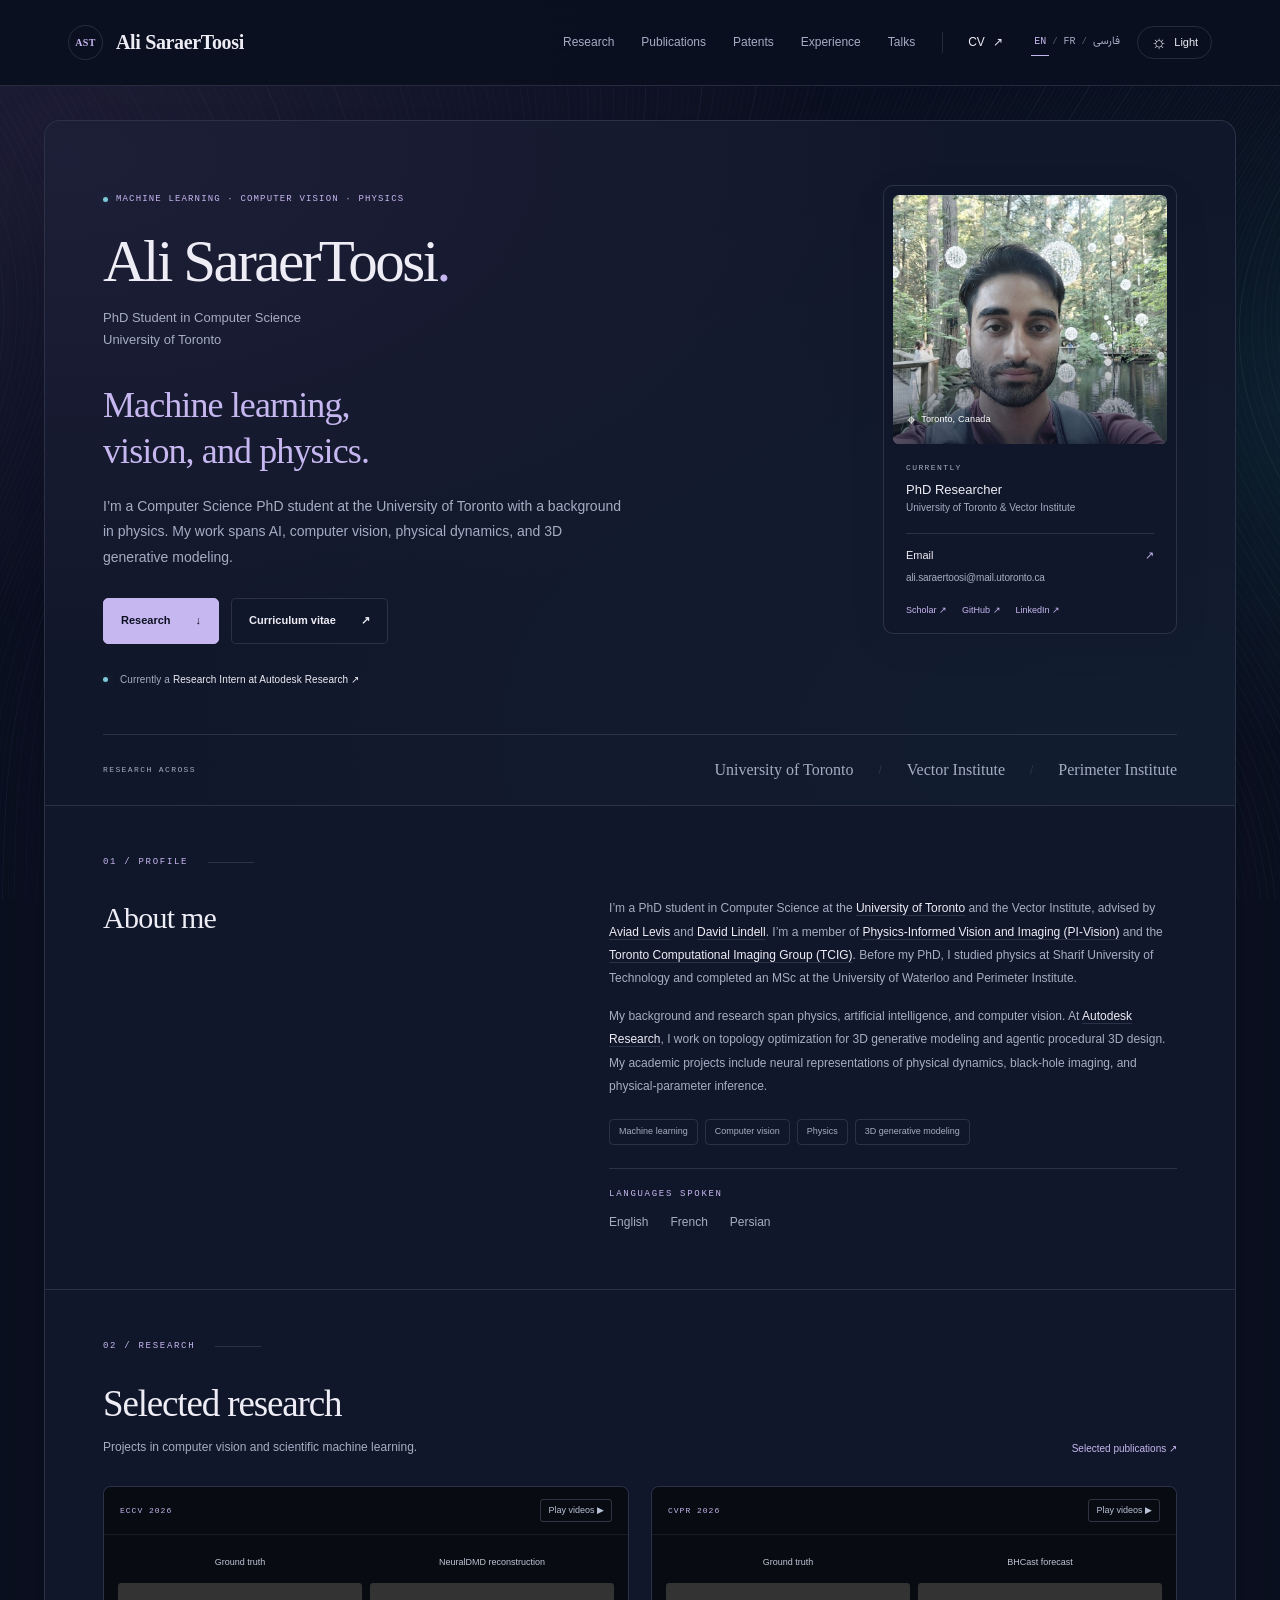
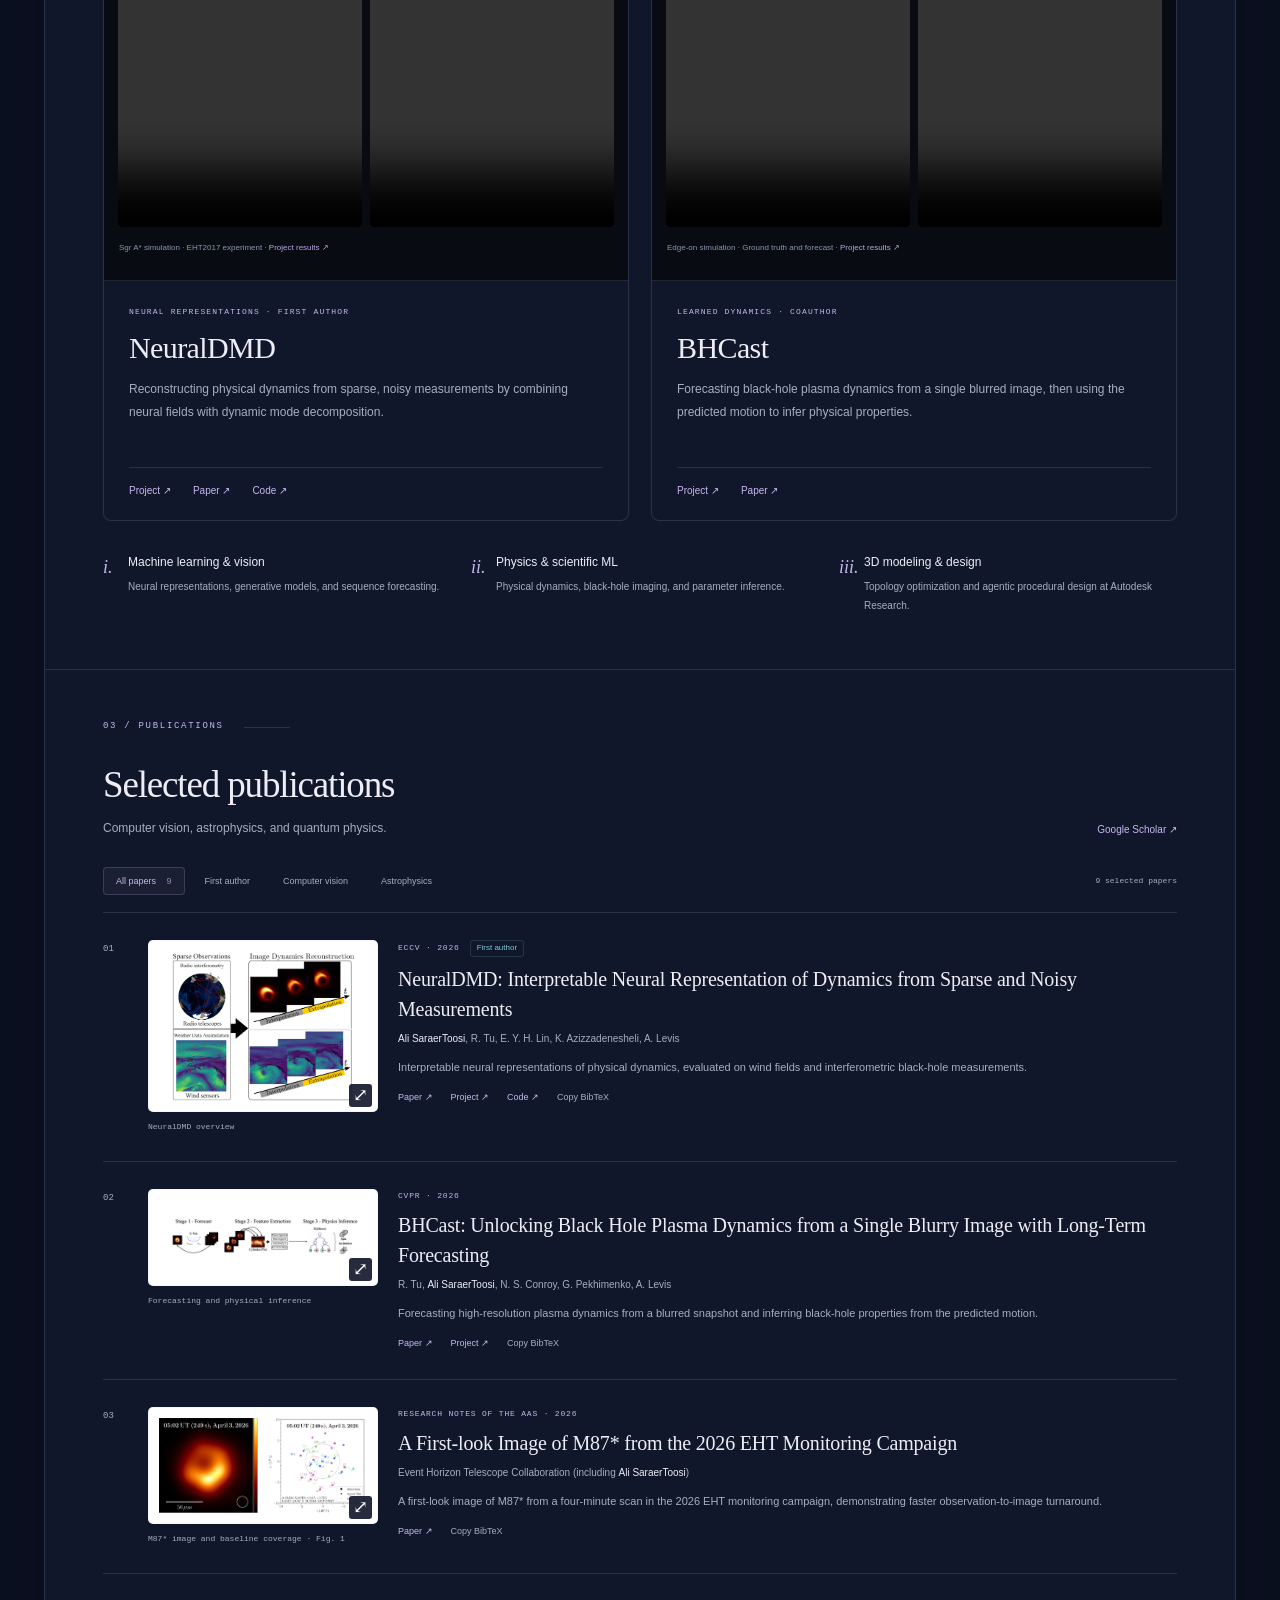
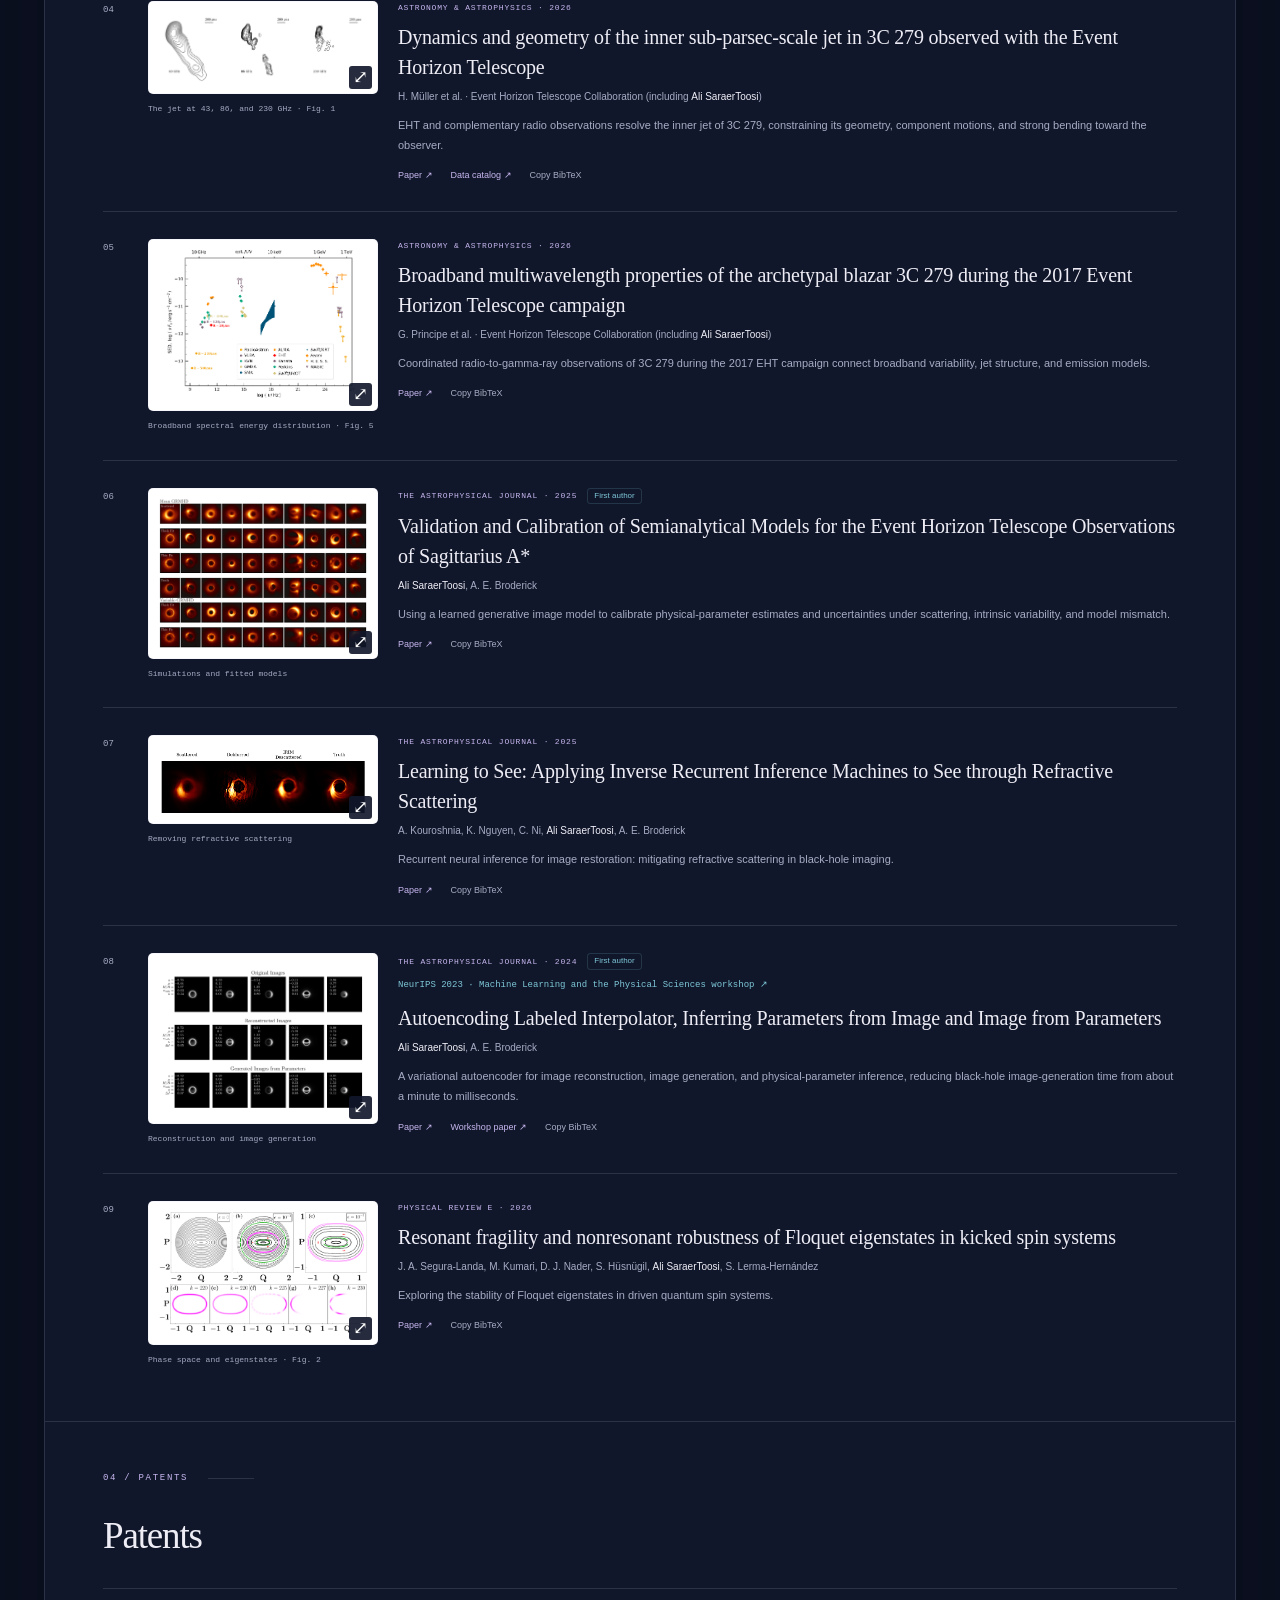
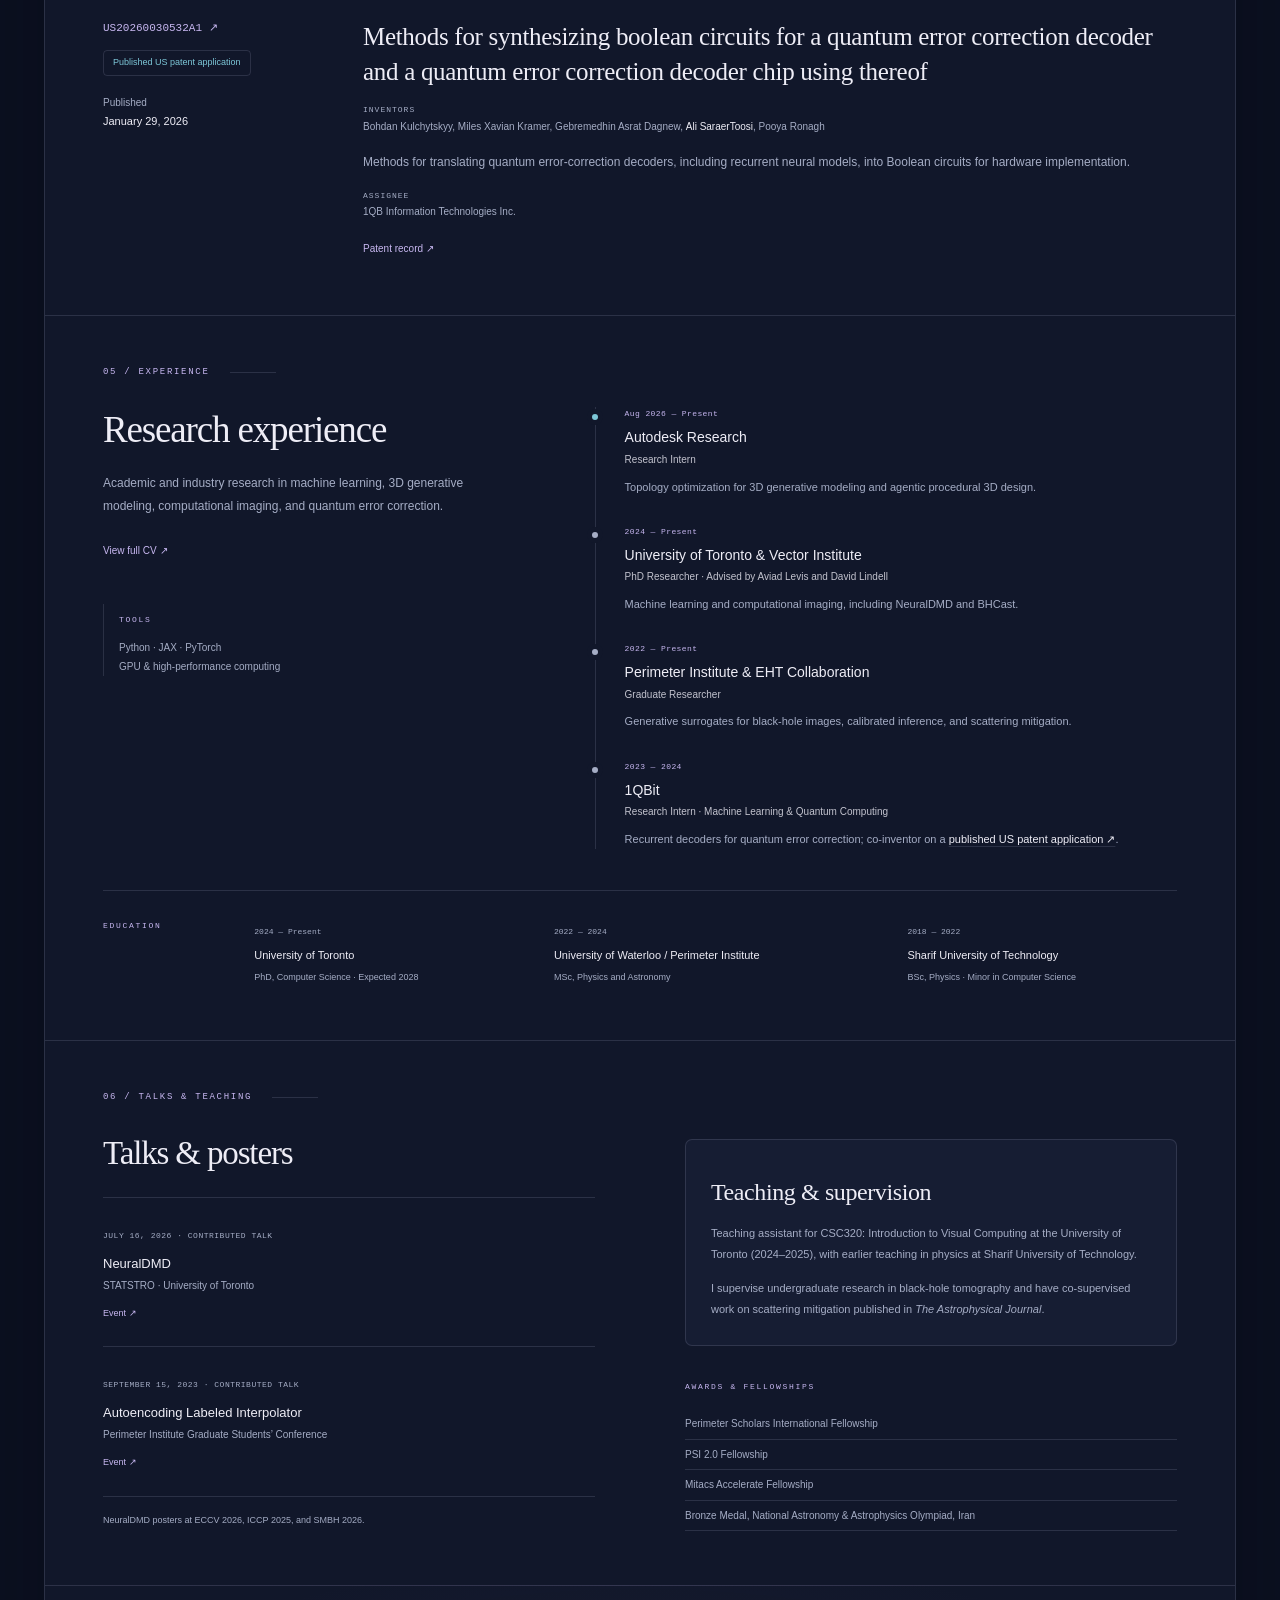
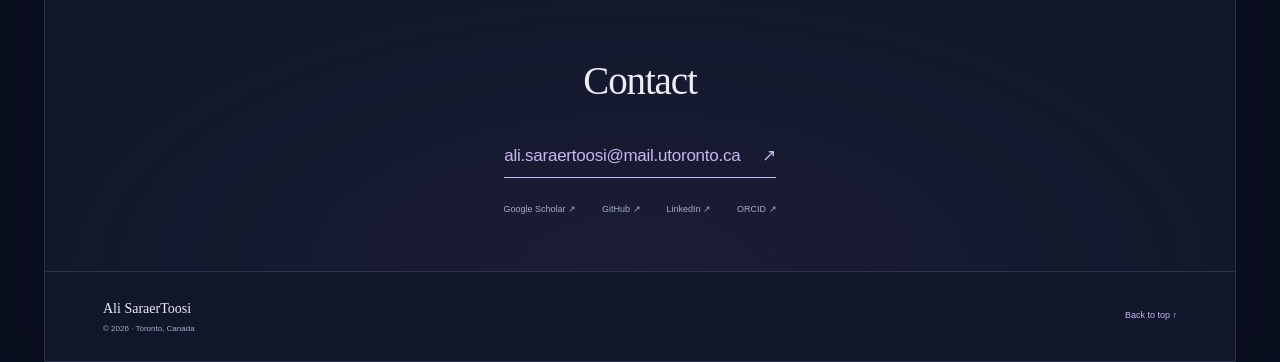
==== commit cfcb0db8: "Add spoken languages to About section" ====
--- a/index.html
+++ b/index.html
@@ -55,7 +55,7 @@
 
     <section class="section about-section" id="about" aria-labelledby="about-title">
       <div class="section-label"><span>01 / Profile</span><span class="label-line"></span></div>
-      <div class="about-layout"><h2 id="about-title">About me</h2><div class="about-copy"><p>I’m a PhD student in Computer Science at the <a href="https://www.utoronto.ca/" target="_blank" rel="noopener">University of Toronto</a> and the Vector Institute, advised by <a href="https://www.aviadlevis.info/" target="_blank" rel="noopener">Aviad Levis</a> and <a href="https://davidlindell.com/" target="_blank" rel="noopener">David Lindell</a>. I’m a member of <a href="https://pi-vision.github.io/people/#ali" target="_blank" rel="noopener">Physics-Informed Vision and Imaging (PI-Vision)</a> and the <a href="https://tcig.ca/people#:~:text=Ali%20SaraerToosi" target="_blank" rel="noopener">Toronto Computational Imaging Group (TCIG)</a>. Before my PhD, I studied physics at Sharif University of Technology and completed an MSc at the University of Waterloo and Perimeter Institute.</p><p>My background and research span physics, artificial intelligence, and computer vision. At <a href="#experience">Autodesk Research</a>, I work on topology optimization for 3D generative modeling and agentic procedural 3D design. My academic projects include neural representations of physical dynamics, black-hole imaging, and physical-parameter inference.</p><div class="tags"><span>Machine learning</span><span>Computer vision</span><span>Physics</span><span>3D generative modeling</span></div></div></div>
+      <div class="about-layout"><h2 id="about-title">About me</h2><div class="about-copy"><p>I’m a PhD student in Computer Science at the <a href="https://www.utoronto.ca/" target="_blank" rel="noopener">University of Toronto</a> and the Vector Institute, advised by <a href="https://www.aviadlevis.info/" target="_blank" rel="noopener">Aviad Levis</a> and <a href="https://davidlindell.com/" target="_blank" rel="noopener">David Lindell</a>. I’m a member of <a href="https://pi-vision.github.io/people/#ali" target="_blank" rel="noopener">Physics-Informed Vision and Imaging (PI-Vision)</a> and the <a href="https://tcig.ca/people#:~:text=Ali%20SaraerToosi" target="_blank" rel="noopener">Toronto Computational Imaging Group (TCIG)</a>. Before my PhD, I studied physics at Sharif University of Technology and completed an MSc at the University of Waterloo and Perimeter Institute.</p><p>My background and research span physics, artificial intelligence, and computer vision. At <a href="#experience">Autodesk Research</a>, I work on topology optimization for 3D generative modeling and agentic procedural 3D design. My academic projects include neural representations of physical dynamics, black-hole imaging, and physical-parameter inference.</p><div class="tags"><span>Machine learning</span><span>Computer vision</span><span>Physics</span><span>3D generative modeling</span></div><div class="spoken-languages"><h3 class="eyebrow">Languages spoken</h3><ul><li>English</li><li>French</li><li>Persian</li></ul></div></div></div>
     </section>
 
     <section class="section research-section" id="research" aria-labelledby="research-title">
--- a/styles.css
+++ b/styles.css
@@ -189,3 +189,10 @@
 @media(max-width:560px){[lang=fa] h1{font-size:36px;margin-top:18px}[lang=fa] .hero-statement{font-size:29px}[lang=fa] .hero-description{font-size:13px}[lang=fa] .profile-details>.eyebrow{font-size:9px}[lang=fa] .email-address{font-size:9px}[lang=fa] .profile-links{font-size:9px;gap:10px}[lang=fa] .affiliations>a{font-size:11px}[lang=fa] .education-years{float:left}[lang=fa] .feature-body>p:not(.eyebrow){font-size:12px}[lang=fa] .feature-body>.eyebrow{font-size:9px}[lang=fa] .research-directions p{font-size:11px}[lang=fa] .media-panel>span{font-size:9px}[lang=fa] .project-media figcaption{font-size:9px}[lang=fa] .contact-email{font-size:12px}}
 @media(max-width:460px){.header-inner{padding-left:14px;padding-right:14px;gap:9px}.wordmark{font-size:14px;gap:7px}.wordmark .monogram{width:28px;height:28px}.header-controls{gap:7px}.language-switch{font-size:9px;gap:1px}.language-switch a{padding-left:2px;padding-right:2px}.language-switch a[lang=fa]{font-size:10px}.theme-toggle{min-width:28px;width:28px;height:28px}.menu-toggle{width:22px}[lang=fa] .wordmark{font-size:15px}}
 @media(max-width:400px){[lang=fa] .patent-date{text-align:right}[lang=fa] .patent-content h3{font-size:21px}[lang=fa] .filter{font-size:9px}[lang=fa] .hero-copy>.eyebrow{font-size:8px}}
+
+.spoken-languages{margin-top:23px;padding-top:18px;border-top:1px solid var(--line)}
+.spoken-languages h3{font-family:var(--mono);font-size:9px;font-weight:500;line-height:1.7;letter-spacing:1.7px;text-transform:uppercase;color:var(--accent)}
+.spoken-languages ul{display:flex;flex-wrap:wrap;gap:8px 22px;margin:9px 0 0;padding:0;list-style:none;font-size:12px;color:var(--muted)}
+[lang=fa] .spoken-languages h3{font-family:var(--sans);font-size:11px;letter-spacing:0;text-transform:none}
+[lang=fa] .spoken-languages ul{font-size:13px}
+@media(max-width:560px){.spoken-languages{margin-top:19px;padding-top:16px}.spoken-languages ul{font-size:11px;gap:8px 18px}[lang=fa] .spoken-languages ul{font-size:12px}}
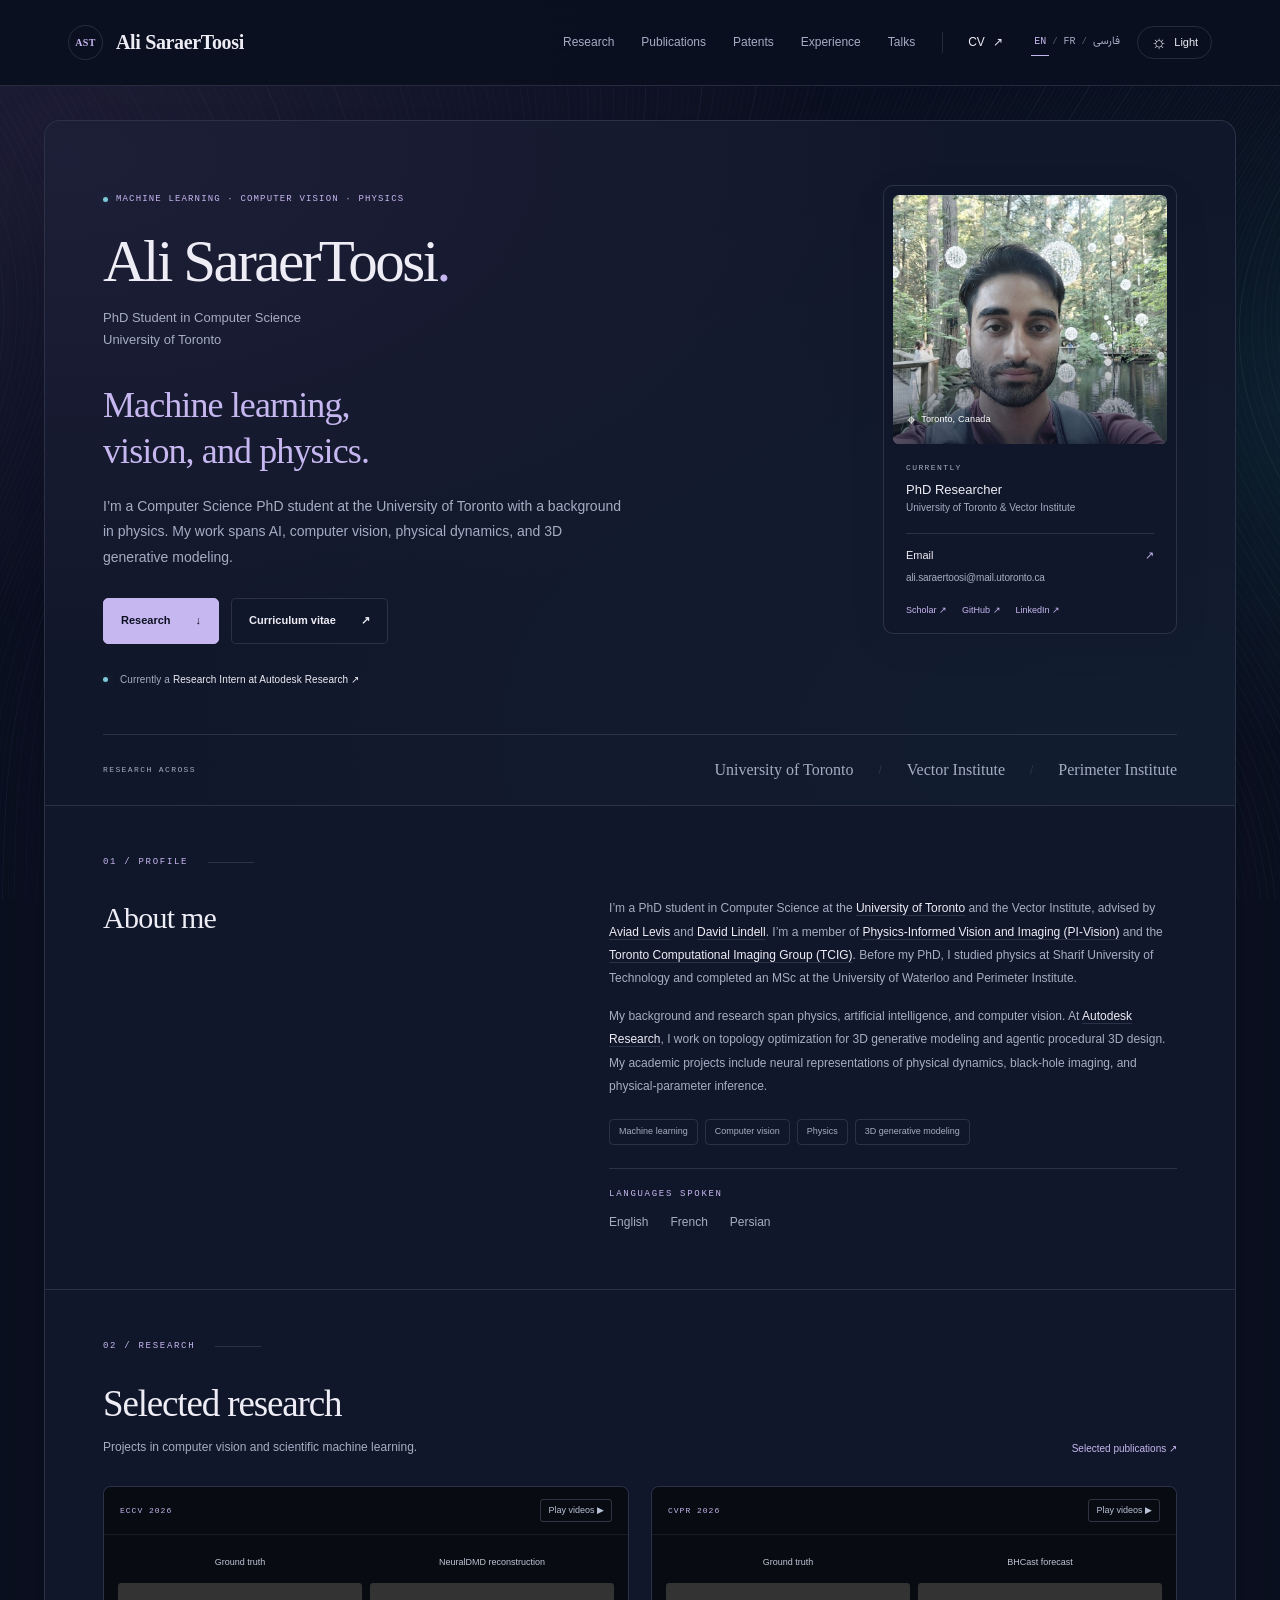
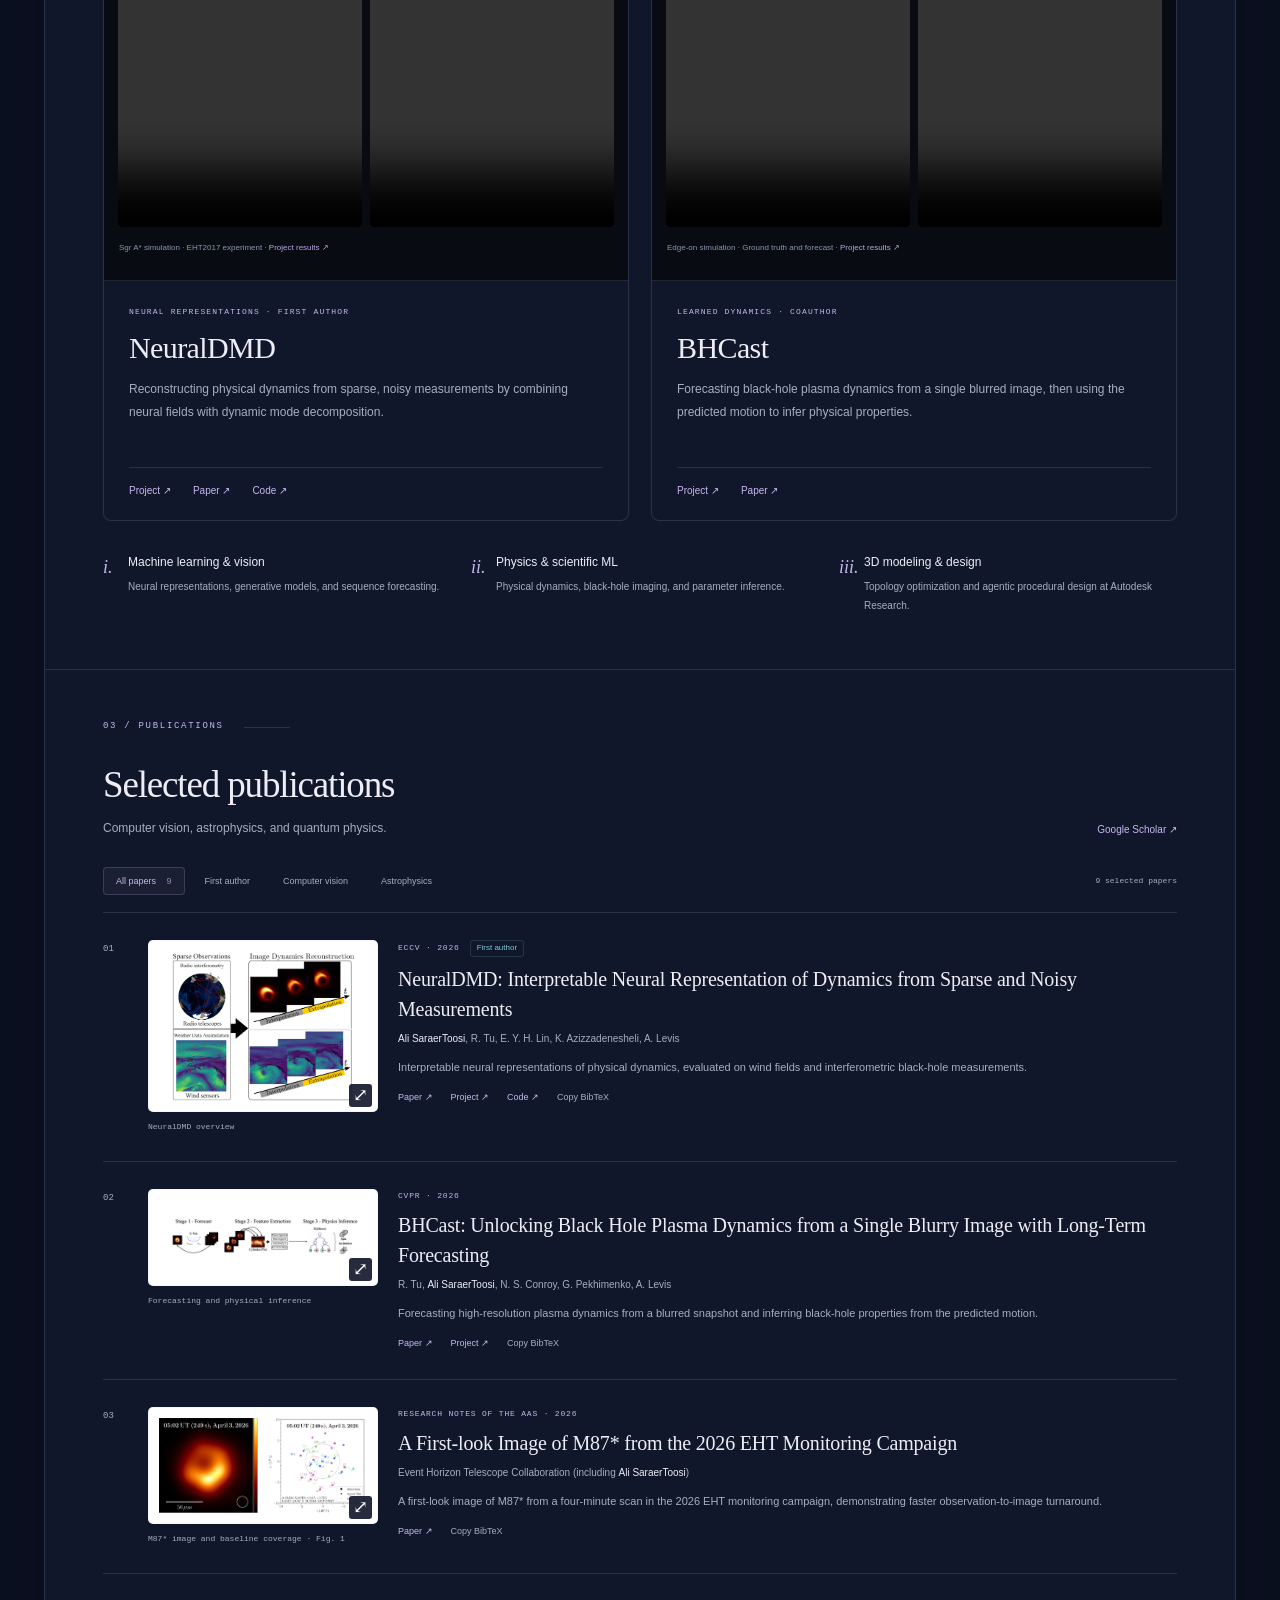
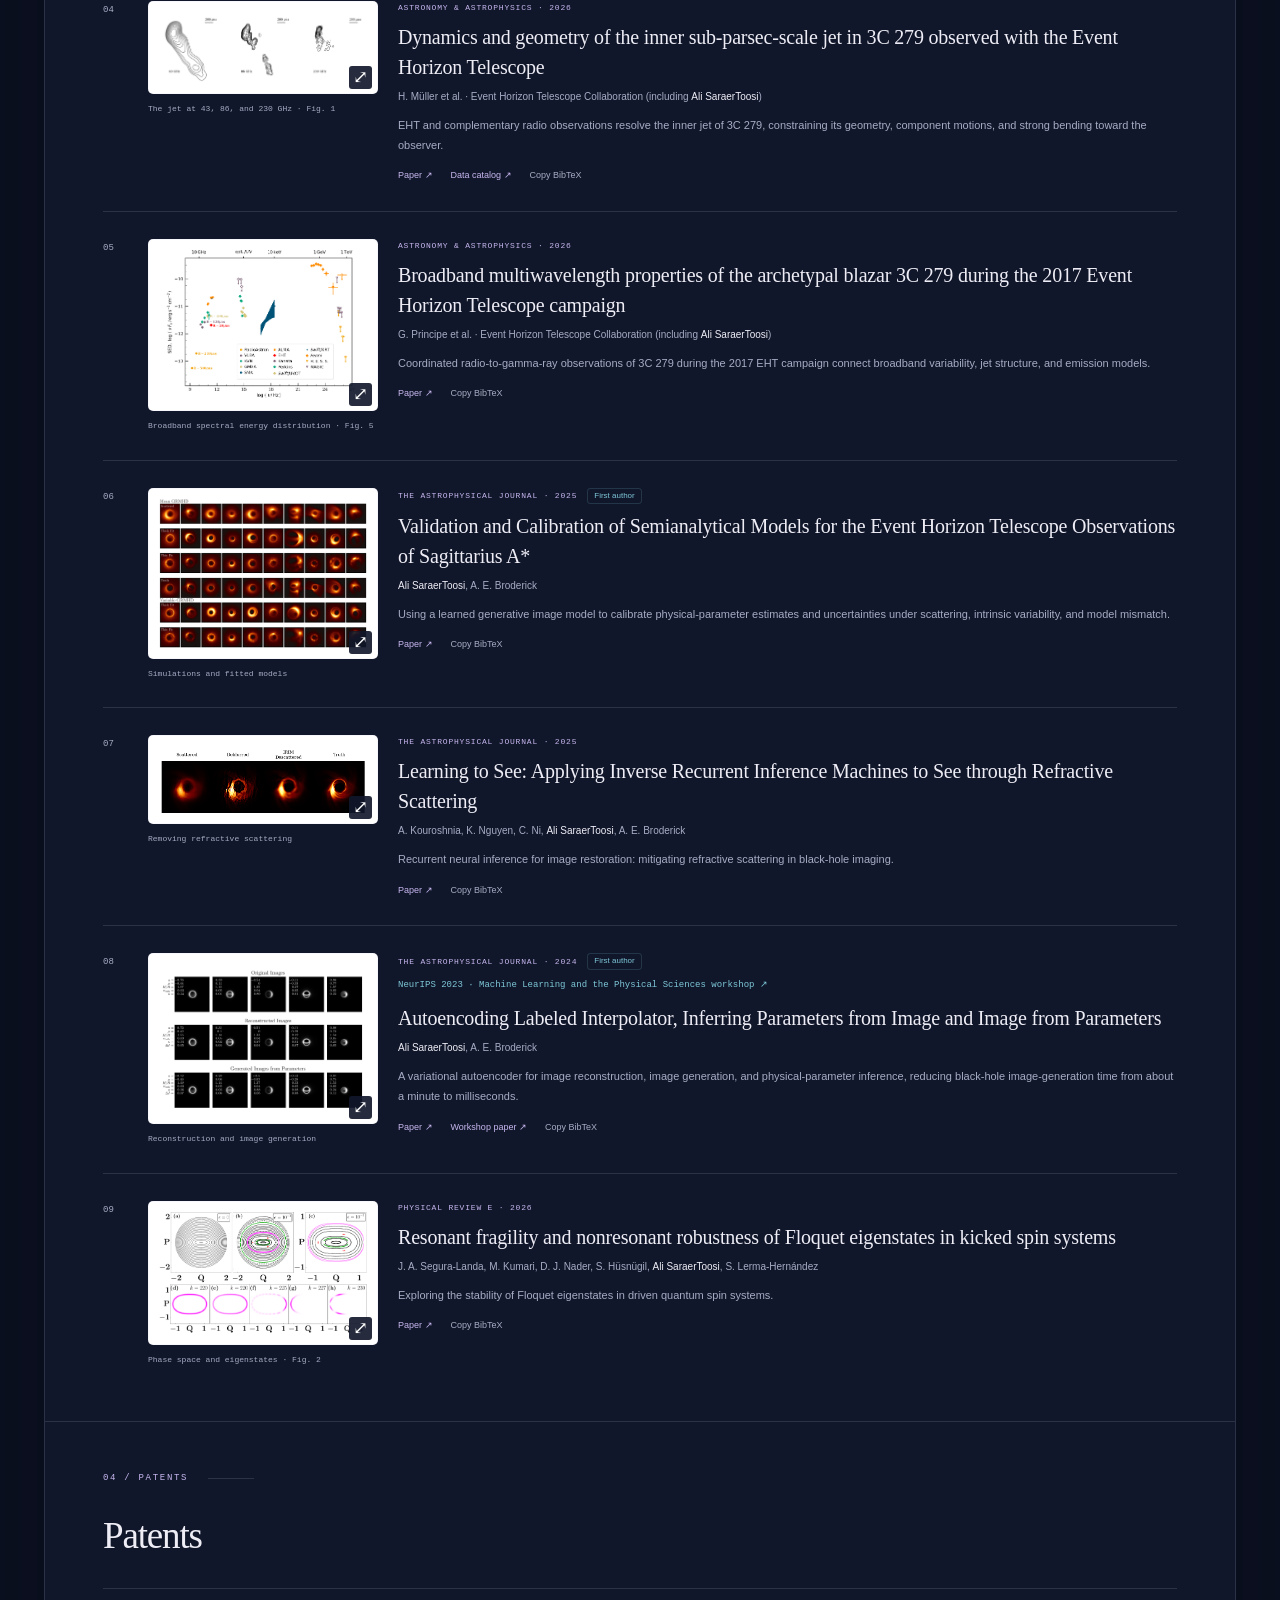
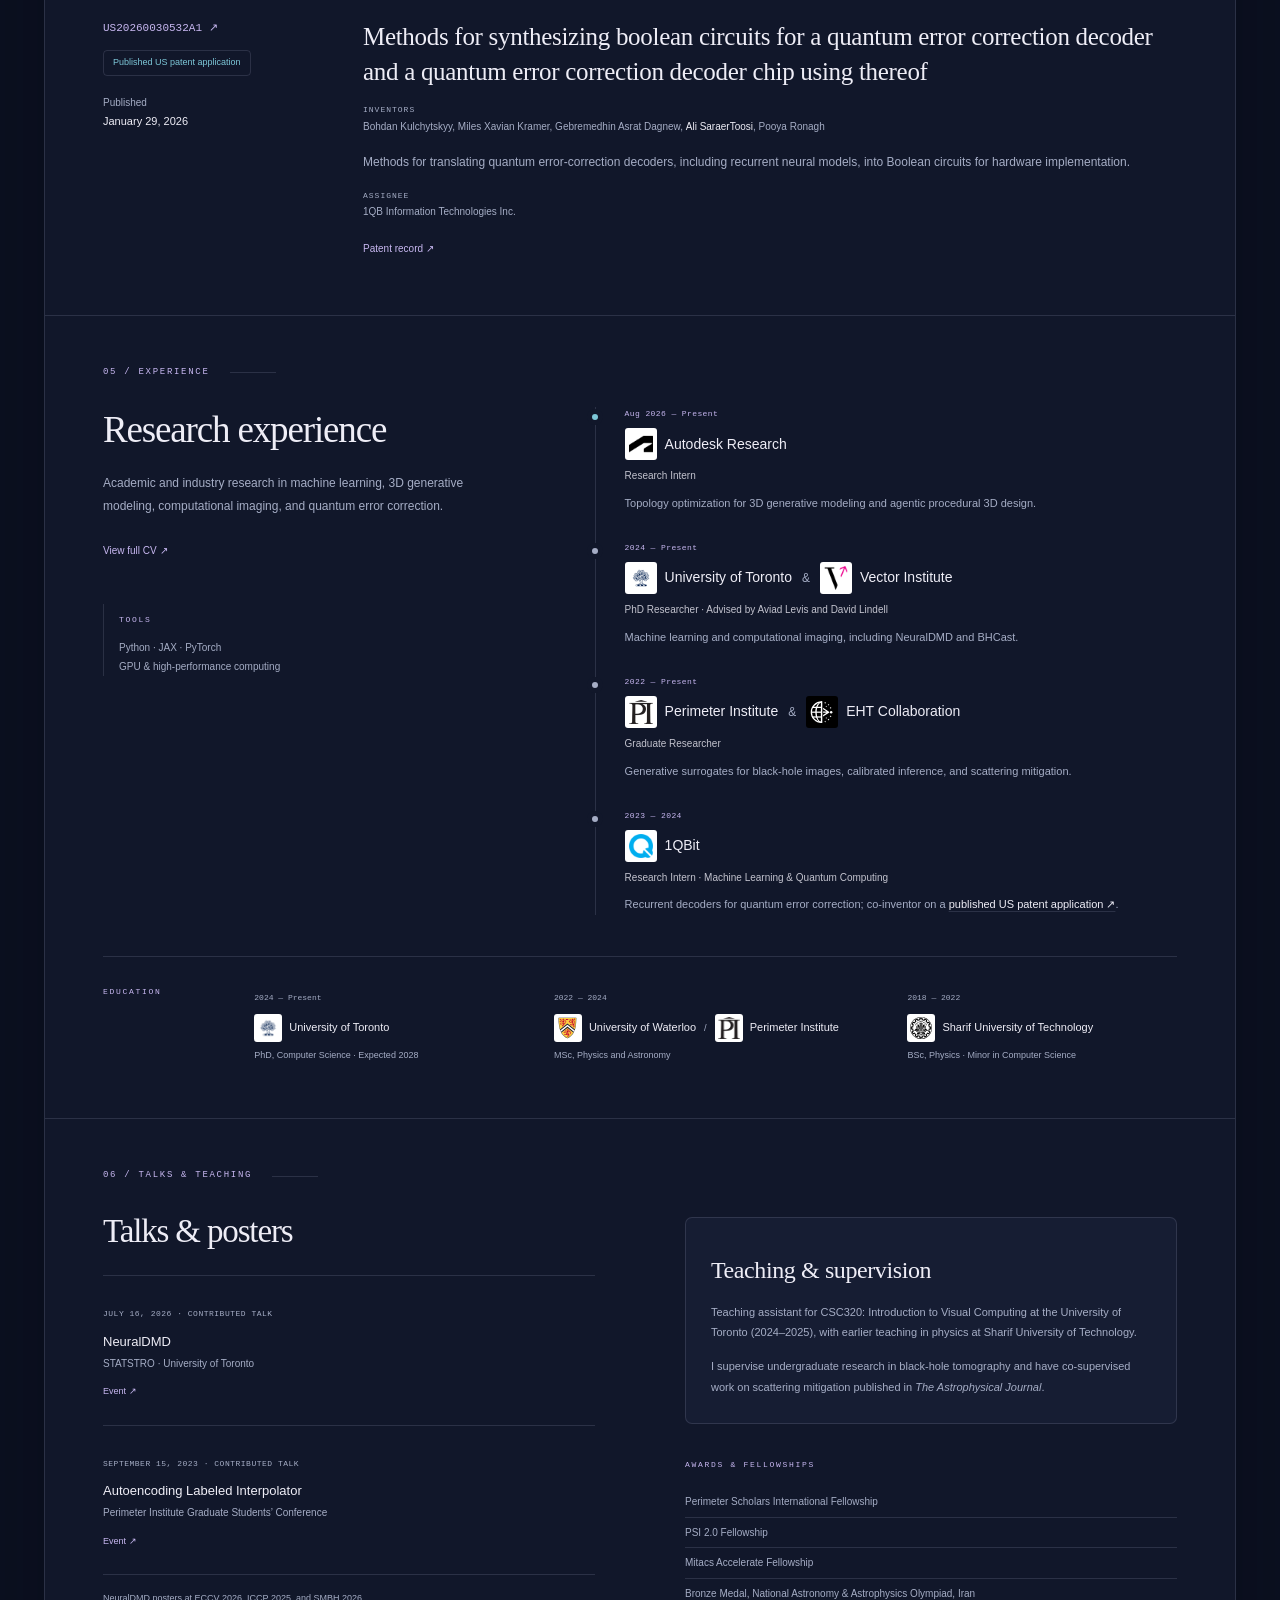
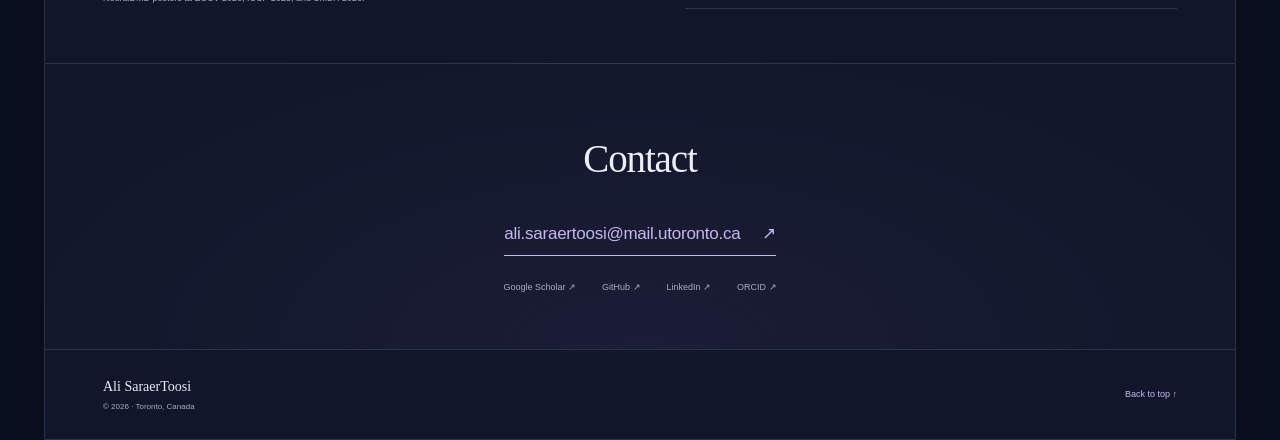
==== commit 9985c3b2: "Add affiliation logos" ====
--- a/index.html
+++ b/index.html
@@ -14,7 +14,7 @@
   <link rel="alternate" hreflang="fa" href="fa/index.html">
   <link rel="alternate" hreflang="x-default" href="index.html">
   <link rel="icon" href="assets/favicon.svg" type="image/svg+xml">
-  <link rel="stylesheet" href="styles.css">
+  <link rel="stylesheet" href="styles.css?v=affiliation-logos-1">
   <script>try{document.documentElement.dataset.theme=localStorage.getItem('ali-theme')||'dark'}catch(e){}</script>
   <script src="script.js" defer></script>
 </head>
@@ -105,8 +105,8 @@
 
     <section class="section" id="experience" aria-labelledby="experience-title">
       <div class="section-label"><span>05 / Experience</span><span class="label-line"></span></div>
-      <div class="experience-layout"><div class="experience-intro"><h2 id="experience-title">Research experience</h2><p>Academic and industry research in machine learning, 3D generative modeling, computational imaging, and quantum error correction.</p><a class="text-link" href="assets/Ali_SaraerToosi_resume.pdf" target="_blank" rel="noopener">View full CV ↗</a><div class="skills-note"><span class="eyebrow">Tools</span><p>Python · JAX · PyTorch<br>GPU & high-performance computing</p></div></div><div class="timeline"><article><span class="timeline-dot"></span><p class="timeline-date">Aug 2026 — Present</p><h3>Autodesk Research</h3><p class="timeline-role">Research Intern</p><p>Topology optimization for 3D generative modeling and agentic procedural 3D design.</p></article><article><span class="timeline-dot"></span><p class="timeline-date">2024 — Present</p><h3>University of Toronto & Vector Institute</h3><p class="timeline-role">PhD Researcher · Advised by Aviad Levis and David Lindell</p><p>Machine learning and computational imaging, including NeuralDMD and BHCast.</p></article><article><span class="timeline-dot"></span><p class="timeline-date">2022 — Present</p><h3>Perimeter Institute & EHT Collaboration</h3><p class="timeline-role">Graduate Researcher</p><p>Generative surrogates for black-hole images, calibrated inference, and scattering mitigation.</p></article><article><span class="timeline-dot"></span><p class="timeline-date">2023 — 2024</p><h3>1QBit</h3><p class="timeline-role">Research Intern · Machine Learning & Quantum Computing</p><p>Recurrent decoders for quantum error correction; co-inventor on a <a href="#patents">published US patent application ↗</a>.</p></article></div></div>
-      <div class="education"><p class="eyebrow">Education</p><div><span class="education-years">2024 — Present</span><h3>University of Toronto</h3><p>PhD, Computer Science · Expected 2028</p></div><div><span class="education-years">2022 — 2024</span><h3>University of Waterloo / Perimeter Institute</h3><p>MSc, Physics and Astronomy</p></div><div><span class="education-years">2018 — 2022</span><h3>Sharif University of Technology</h3><p>BSc, Physics · Minor in Computer Science</p></div></div>
+      <div class="experience-layout"><div class="experience-intro"><h2 id="experience-title">Research experience</h2><p>Academic and industry research in machine learning, 3D generative modeling, computational imaging, and quantum error correction.</p><a class="text-link" href="assets/Ali_SaraerToosi_resume.pdf" target="_blank" rel="noopener">View full CV ↗</a><div class="skills-note"><span class="eyebrow">Tools</span><p>Python · JAX · PyTorch<br>GPU & high-performance computing</p></div></div><div class="timeline"><article><span class="timeline-dot"></span><p class="timeline-date">Aug 2026 — Present</p><h3 class="affiliation-heading"><span class="organization"><img class="organization-logo organization-logo--autodesk" src="assets/logos/autodesk.png" alt="" width="32" height="32" loading="lazy" decoding="async"><span>Autodesk Research</span></span></h3><p class="timeline-role">Research Intern</p><p>Topology optimization for 3D generative modeling and agentic procedural 3D design.</p></article><article><span class="timeline-dot"></span><p class="timeline-date">2024 — Present</p><h3 class="affiliation-heading"><span class="organization"><img class="organization-logo organization-logo--toronto" src="assets/logos/toronto.png" alt="" width="32" height="32" loading="lazy" decoding="async"><span>University of Toronto</span></span><span class="organization-separator" aria-hidden="true">&amp;</span><span class="organization"><img class="organization-logo organization-logo--vector" src="assets/logos/vector.png" alt="" width="32" height="32" loading="lazy" decoding="async"><span>Vector Institute</span></span></h3><p class="timeline-role">PhD Researcher · Advised by Aviad Levis and David Lindell</p><p>Machine learning and computational imaging, including NeuralDMD and BHCast.</p></article><article><span class="timeline-dot"></span><p class="timeline-date">2022 — Present</p><h3 class="affiliation-heading"><span class="organization"><img class="organization-logo organization-logo--perimeter" src="assets/logos/perimeter.png" alt="" width="32" height="32" loading="lazy" decoding="async"><span>Perimeter Institute</span></span><span class="organization-separator" aria-hidden="true">&amp;</span><span class="organization"><img class="organization-logo organization-logo--eht" src="assets/logos/eht.svg" alt="" width="32" height="32" loading="lazy" decoding="async"><span>EHT Collaboration</span></span></h3><p class="timeline-role">Graduate Researcher</p><p>Generative surrogates for black-hole images, calibrated inference, and scattering mitigation.</p></article><article><span class="timeline-dot"></span><p class="timeline-date">2023 — 2024</p><h3 class="affiliation-heading"><span class="organization"><img class="organization-logo organization-logo--1qbit" src="assets/logos/1qbit.png" alt="" width="32" height="32" loading="lazy" decoding="async"><span>1QBit</span></span></h3><p class="timeline-role">Research Intern · Machine Learning & Quantum Computing</p><p>Recurrent decoders for quantum error correction; co-inventor on a <a href="#patents">published US patent application ↗</a>.</p></article></div></div>
+      <div class="education"><p class="eyebrow">Education</p><div><span class="education-years">2024 — Present</span><h3 class="affiliation-heading"><span class="organization"><img class="organization-logo organization-logo--toronto" src="assets/logos/toronto.png" alt="" width="32" height="32" loading="lazy" decoding="async"><span>University of Toronto</span></span></h3><p>PhD, Computer Science · Expected 2028</p></div><div><span class="education-years">2022 — 2024</span><h3 class="affiliation-heading"><span class="organization"><img class="organization-logo organization-logo--waterloo" src="assets/logos/waterloo.svg" alt="" width="32" height="32" loading="lazy" decoding="async"><span>University of Waterloo</span></span><span class="organization-separator" aria-hidden="true">/</span><span class="organization"><img class="organization-logo organization-logo--perimeter" src="assets/logos/perimeter.png" alt="" width="32" height="32" loading="lazy" decoding="async"><span>Perimeter Institute</span></span></h3><p>MSc, Physics and Astronomy</p></div><div><span class="education-years">2018 — 2022</span><h3 class="affiliation-heading"><span class="organization"><img class="organization-logo organization-logo--sharif" src="assets/logos/sharif.svg" alt="" width="32" height="32" loading="lazy" decoding="async"><span>Sharif University of Technology</span></span></h3><p>BSc, Physics · Minor in Computer Science</p></div></div>
     </section>
 
     <section class="section community-section" id="talks" aria-labelledby="talks-title">
--- a/styles.css
+++ b/styles.css
@@ -196,3 +196,23 @@
 [lang=fa] .spoken-languages h3{font-family:var(--sans);font-size:11px;letter-spacing:0;text-transform:none}
 [lang=fa] .spoken-languages ul{font-size:13px}
 @media(max-width:560px){.spoken-languages{margin-top:19px;padding-top:16px}.spoken-languages ul{font-size:11px;gap:8px 18px}[lang=fa] .spoken-languages ul{font-size:12px}}
+
+/* Affiliation emblems use their original colors on a neutral background. */
+.affiliation-heading{display:flex;flex-wrap:wrap;align-items:center;gap:6px 10px}
+.organization{display:inline-flex;align-items:center;gap:8px;max-width:100%;min-width:0}
+.organization>span{min-width:0}
+.organization-logo{display:block;flex:0 0 32px;width:32px;height:32px;object-fit:contain;padding:4px;background:#fff;border-radius:3px}
+.organization-logo--eht{background:#000}
+.organization-separator{color:var(--muted);font-size:.85em;font-weight:400}
+.timeline h3.affiliation-heading{margin-bottom:7px}
+.education h3.affiliation-heading{gap:6px 8px;max-width:100%}
+.education .organization{gap:7px}
+.education .organization-logo{flex-basis:28px;width:28px;height:28px;padding:3px}
+@media(max-width:560px){
+  .timeline .affiliation-heading{flex-direction:column;align-items:flex-start;gap:8px}
+  .timeline .organization-separator{display:none}
+  .education h3.affiliation-heading{max-width:100%;clear:both;padding-top:6px}
+  .education .education-years{float:none;display:block;padding-top:0}
+  .education .organization-separator{display:none}
+  .education h3.affiliation-heading{flex-direction:column;align-items:flex-start;gap:7px}
+}
